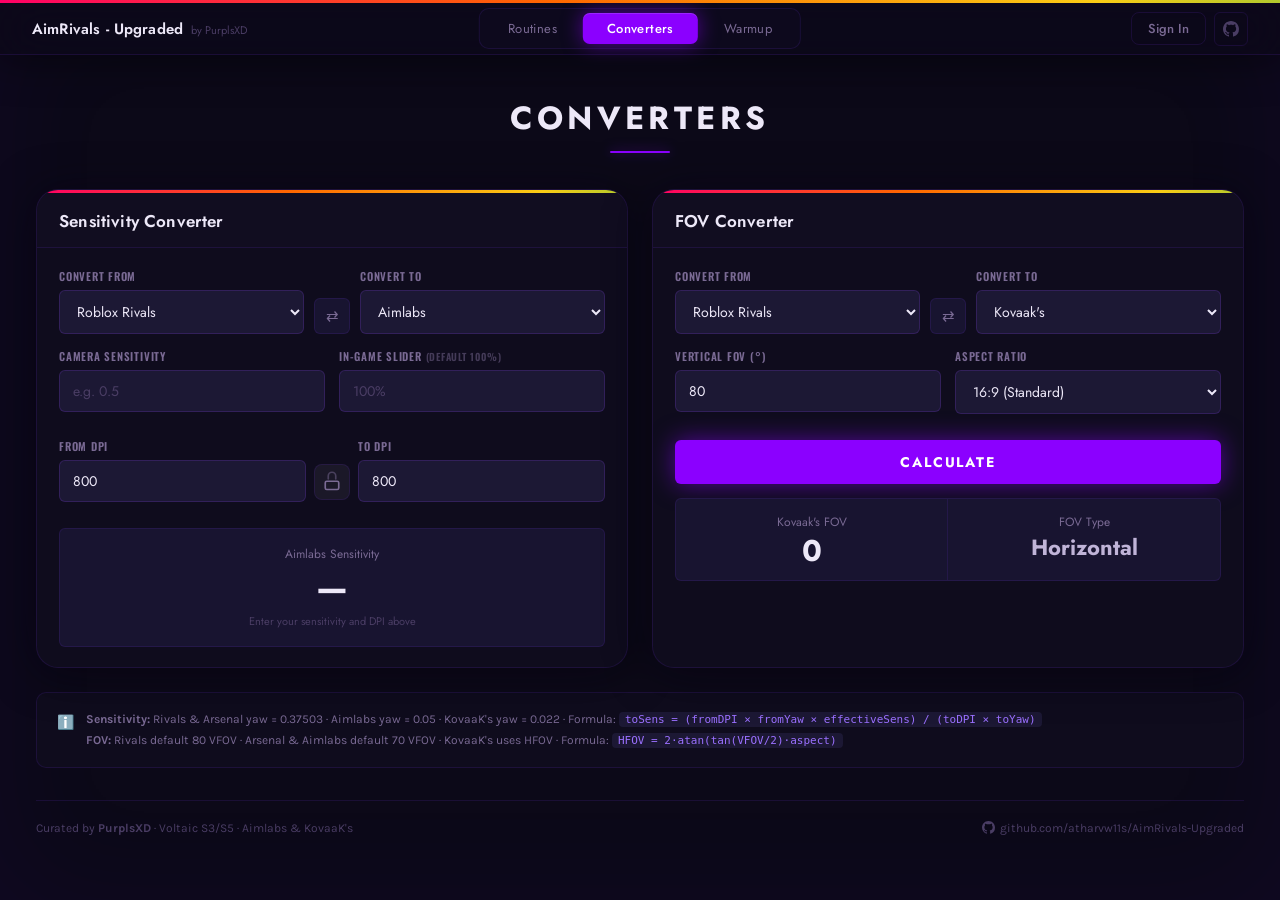
==== converters/index.html @ 1e41621b "Create index.html" ====
<!DOCTYPE html>
<html lang="en">
<head>
  <meta charset="UTF-8">
  <meta name="viewport" content="width=device-width, initial-scale=1.0">
  <title>AimRivals — App</title>
  <meta name="description" content="Daily aim training routines, sensitivity converters, FOV calculators and 3D warmup games.">
  <link rel="stylesheet" href="../styles.css?v=18">
  <link rel="preconnect" href="https://fonts.googleapis.com">
  <link rel="preconnect" href="https://fonts.gstatic.com" crossorigin>
  <link href="https://fonts.googleapis.com/css2?family=Jost:ital,wght@0,300;0,400;0,500;0,600;0,700;0,800;0,900;1,400&family=Karla:ital,wght@0,400;0,500;0,600;0,700;0,800;1,400;1,500&family=Oswald:wght@400;500;600;700&display=swap" rel="stylesheet">
  <script src="https://cdnjs.cloudflare.com/ajax/libs/three.js/r128/three.min.js"></script>
  <link rel="manifest" href="../manifest.json">
<script>sessionStorage.setItem("aimrivals_section","converters");</script>
</head>
<body>
<div class="app-frame">

  <div class="page-rainbow"></div>

  <nav class="nav" id="nav">
    <div class="nav-brand">
      <a href="../index.html" class="nav-home-link">
        <span class="nav-title">AimRivals - Upgraded</span>
        <span class="nav-sub">by PurplsXD</span>
      </a>
    </div>
    <div class="nav-links">
      <a href="../routines/" class="nav-link active" data-section="routines">Routines</a>
      <a href="../converters/" class="nav-link" data-section="converters">Converters</a>
      <a href="../warmup/" class="nav-link" data-section="warmup">Warmup</a>
    </div>
    <div class="nav-right-app">
      <button class="nav-signin-btn" id="navSignInBtn" onclick="Auth.openModal()">Sign In</button>
      <a href="https://github.com/atharvw11s/AimRivals-Upgraded" target="_blank" rel="noopener" class="nav-gh-app" title="GitHub Repository">
        <svg width="16" height="16" viewBox="0 0 16 16" fill="currentColor"><path d="M8 0C3.58 0 0 3.58 0 8c0 3.54 2.29 6.53 5.47 7.59.4.07.55-.17.55-.38 0-.19-.01-.82-.01-1.49-2.01.37-2.53-.49-2.69-.94-.09-.23-.48-.94-.82-1.13-.28-.15-.68-.52-.01-.53.63-.01 1.08.58 1.23.82.72 1.21 1.87.87 2.33.66.07-.52.28-.87.51-1.07-1.78-.2-3.64-.89-3.64-3.95 0-.87.31-1.59.82-2.15-.08-.2-.36-1.02.08-2.12 0 0 .67-.21 2.2.82.64-.18 1.32-.27 2-.27.68 0 1.36.09 2 .27 1.53-1.04 2.2-.82 2.2-.82.44 1.1.16 1.92.08 2.12.51.56.82 1.27.82 2.15 0 3.07-1.87 3.75-3.65 3.95.29.25.54.73.54 1.48 0 1.07-.01 1.93-.01 2.2 0 .21.15.46.55.38A8.013 8.013 0 0016 8c0-4.42-3.58-8-8-8z"/></svg>
      </a>
    </div>
  </nav>

  <main id="app">

    <!-- ═══ ROUTINES ═══ -->
    <section id="routines" class="section active">
      <div class="routines-layout">
        <aside class="settings-panel" id="settingsPanel">
          <div class="panel-rainbow"></div>
          <div class="panel-inner">
            <h2 class="panel-title">Options</h2>
            <div class="setting-block">
              <label class="setting-label">Platform</label>
              <div class="trainer-toggle" id="trainerToggle">
                <button class="toggle-btn active" data-trainer="aimlabs">Aimlabs</button>
                <div class="toggle-sep"></div>
                <button class="toggle-btn" data-trainer="kovaaks">Kovaak's</button>
              </div>
            </div>
            <div class="setting-block">
              <label class="setting-label">Rank</label>
              <div class="rank-selector" id="rankSelector">
                <button class="rank-btn active" data-rank="beginner">Beginner</button>
                <button class="rank-btn" data-rank="intermediate">Intermediate</button>
                <button class="rank-btn" data-rank="advanced">Advanced</button>
              </div>
            </div>
            <div class="setting-block">
              <label class="setting-label">Training Priority</label>
              <div class="sliders-wrap">
                <div class="slider-row">
                  <div class="slider-header">
                    <span class="sl-label flicking-label">⚡ Flicking</span>
                    <span class="sl-val" id="flickingVal">34%</span>
                  </div>
                  <input type="range" class="pslider flicking-slider" id="flickingSlider" min="0" max="100" value="34">
                </div>
                <div class="slider-row">
                  <div class="slider-header">
                    <span class="sl-label tracking-label">🎯 Tracking</span>
                    <span class="sl-val" id="trackingVal">33%</span>
                  </div>
                  <input type="range" class="pslider tracking-slider" id="trackingSlider" min="0" max="100" value="33">
                </div>
                <div class="slider-row">
                  <div class="slider-header">
                    <span class="sl-label switching-label">🔀 Switching</span>
                    <span class="sl-val" id="switchingVal">33%</span>
                  </div>
                  <input type="range" class="pslider switching-slider" id="switchingSlider" min="0" max="100" value="33">
                </div>
              </div>
            </div>
            <div class="total-tasks-box">
              <span class="total-tasks-lbl">Total Tasks: <span id="totalTasks">9</span></span>
            </div>
            <div class="panel-spacer"></div>
            <span id="playlistMeta" style="display:none"></span>
            <span id="estTime"      style="display:none"></span>
            <span id="navStatus"    style="display:none"></span>
            <button class="btn-copy" id="copyPlaylist">📋 Copy Playlist</button>
          </div>
        </aside>

        <div class="playlist-area">
          <div class="playlist-heading">
            <div>
              <h1 class="playlist-title">Today's Routine</h1>
              <p class="playlist-subtitle" id="playlistSubtitle">Generating playlist…</p>
            </div>
          </div>
          <div class="task-grid" id="taskGrid"></div>
          <footer class="app-footer">
            <div class="app-footer-inner">
              <span>Curated by <strong>PurplsXD</strong> · Voltaic S3/S5 · Aimlabs &amp; KovaaK's</span>
              <a href="https://github.com/atharvw11s/AimRivals-Upgraded" target="_blank" rel="noopener" class="footer-gh-link">
                <svg width="13" height="13" viewBox="0 0 16 16" fill="currentColor" style="vertical-align:-1px;margin-right:5px"><path d="M8 0C3.58 0 0 3.58 0 8c0 3.54 2.29 6.53 5.47 7.59.4.07.55-.17.55-.38 0-.19-.01-.82-.01-1.49-2.01.37-2.53-.49-2.69-.94-.09-.23-.48-.94-.82-1.13-.28-.15-.68-.52-.01-.53.63-.01 1.08.58 1.23.82.72 1.21 1.87.87 2.33.66.07-.52.28-.87.51-1.07-1.78-.2-3.64-.89-3.64-3.95 0-.87.31-1.59.82-2.15-.08-.2-.36-1.02.08-2.12 0 0 .67-.21 2.2.82.64-.18 1.32-.27 2-.27.68 0 1.36.09 2 .27 1.53-1.04 2.2-.82 2.2-.82.44 1.1.16 1.92.08 2.12.51.56.82 1.27.82 2.15 0 3.07-1.87 3.75-3.65 3.95.29.25.54.73.54 1.48 0 1.07-.01 1.93-.01 2.2 0 .21.15.46.55.38A8.013 8.013 0 0016 8c0-4.42-3.58-8-8-8z"/></svg>
                github.com/atharvw11s/AimRivals-Upgraded
              </a>
            </div>
          </footer>
        </div>
      </div>
    </section>

    <!-- ═══ CONVERTERS ═══ -->
    <section id="converters" class="section">
      <div class="conv-section-wrap">
        <h1 class="conv-page-title">CONVERTERS</h1>
        <div class="converters-grid">

          <!-- Sensitivity Converter -->
          <div class="conv-card">
            <h3 class="conv-card-title">Sensitivity Converter</h3>
            <div class="conv-body">
              <div class="conv-fromto-row">
                <div class="field-group">
                  <label class="field-label">Convert From</label>
                  <select id="sensFrom" class="field-select">
                    <optgroup label="Roblox FPS">
                      <option value="rivals" selected>Roblox Rivals</option>
                      <option value="arsenal">Roblox Arsenal</option>
                    </optgroup>
                    <optgroup label="Aim Trainers">
                      <option value="aimlabs">Aimlabs</option>
                      <option value="kovaaks">Kovaak's</option>
                    </optgroup>
                    <optgroup label="FPS Games">
                      <option value="valorant">Valorant</option>
                    </optgroup>
                  </select>
                </div>
                <button class="swap-btn" id="sensSwapBtn" title="Swap">⇄</button>
                <div class="field-group">
                  <label class="field-label">Convert To</label>
                  <select id="sensTo" class="field-select">
                    <optgroup label="Roblox FPS">
                      <option value="rivals">Roblox Rivals</option>
                      <option value="arsenal">Roblox Arsenal</option>
                    </optgroup>
                    <optgroup label="Aim Trainers">
                      <option value="aimlabs" selected>Aimlabs</option>
                      <option value="kovaaks">Kovaak's</option>
                    </optgroup>
                    <optgroup label="FPS Games">
                      <option value="valorant">Valorant</option>
                    </optgroup>
                  </select>
                </div>
              </div>
              <div class="conv-inputs-row">
                <div class="field-group" style="flex:1">
                  <label class="field-label" id="sensFromLabel">Camera Sensitivity</label>
                  <input type="text" id="rivalsSens" class="field-input" placeholder="e.g. 0.5">
                </div>
                <div class="field-group" id="sensMultiplierRow" style="display:none;flex:1">
                  <label class="field-label">In-Game Slider <span style="font-size:10px;opacity:.5">(default 100%)</span></label>
                  <input type="text" id="rivalsMultiplier" class="field-input" placeholder="100%">
                </div>
              </div>
              <div class="dpi-row">
                <div class="field-group">
                  <label class="field-label">From DPI</label>
                  <input type="number" id="mouseDPIFrom" class="field-input" placeholder="800" step="1" min="100" max="32000" value="800">
                </div>
                <button class="dpi-lock-btn" id="dpiLockBtn" title="Link DPIs" aria-label="Lock DPIs">
                  <svg viewBox="0 0 24 24" width="18" height="18" fill="none" stroke="currentColor" stroke-width="2.2" stroke-linecap="round" stroke-linejoin="round">
                    <rect x="3" y="11" width="18" height="11" rx="2" ry="2"/>
                    <path class="lock-shackle" d="M7 11V7a5 5 0 0 1 10 0v4"/>
                  </svg>
                </button>
                <div class="field-group">
                  <label class="field-label">To DPI</label>
                  <input type="number" id="mouseDPITo" class="field-input" placeholder="800" step="1" min="100" max="32000" value="800">
                </div>
              </div>
              <div class="sens-result-box" id="sensResult">
                <p class="sens-result-label" id="sensResultLabel">Calculated Sensitivity:</p>
                <p class="sens-result-value" id="sensOutput">—</p>
                <p class="sens-result-note" id="sensNote">Enter your sensitivity and DPI above</p>
                <div class="rivals-sens-notice" id="sensRivalsNote" style="display:none">
                  ⚠️ Set your <strong>Rivals In-Game Slider to 1</strong> (or 100%) if not already — then change your <strong>Roblox Camera Sensitivity</strong> to the value above.
                </div>
                <div class="rivals-sens-notice" id="sensRivalsNote" style="display:none">
                  ⚠️ Set your <strong>Rivals In-Game Slider to 1</strong> (or 100%) if not already — then change your <strong>Roblox Camera Sensitivity</strong> to the value above.
                </div>
                <span id="sensDpiLabel" style="display:none"></span>
                <span id="sensDpiVal"   style="display:none"></span>
              </div>
              <div class="sens-quick" id="sensQuick" style="display:none">
                <p class="sq-title">All platforms — same aim feel</p>
                <div class="sq-grid" id="sqGrid"></div>
              </div>
            </div>
          </div>

          <!-- FOV Converter -->
          <div class="conv-card">
            <h3 class="conv-card-title">FOV Converter</h3>
            <div class="conv-body">
              <div class="conv-fromto-row">
                <div class="field-group">
                  <label class="field-label">Convert From</label>
                  <select id="fovFrom" class="field-select">
                    <option value="rivals" selected>Roblox Rivals</option>
                    <option value="arsenal">Roblox Arsenal</option>
                    <option value="aimlabs">Aimlabs</option>
                    <option value="kovaaks">Kovaak's</option>
                  </select>
                </div>
                <button class="swap-btn" id="fovSwapBtn" title="Swap">⇄</button>
                <div class="field-group">
                  <label class="field-label">Convert To</label>
                  <select id="fovTo" class="field-select">
                    <option value="rivals">Roblox Rivals</option>
                    <option value="arsenal">Roblox Arsenal</option>
                    <option value="aimlabs">Aimlabs</option>
                    <option value="kovaaks" selected>Kovaak's</option>
                  </select>
                </div>
              </div>
              <div class="conv-inputs-row">
                <div class="field-group">
                  <label class="field-label" id="fovFromLabel">Vertical FOV</label>
                  <input type="number" id="robloxVFOV" class="field-input" placeholder="80" min="1" max="179" value="80">
                </div>
                <div class="field-group">
                  <label class="field-label">Aspect Ratio</label>
                  <select id="fovAspect" class="field-select">
                    <option value="1.7778" selected>16:9 (Standard)</option>
                    <option value="1.6">16:10</option>
                    <option value="1.3333">4:3</option>
                    <option value="2.3333">21:9 (Ultra)</option>
                  </select>
                </div>
              </div>
              <button class="btn-calc-fov" id="convertFOV">CALCULATE</button>
              <div class="fov-result-row" id="fovResult">
                <div class="fov-result-col">
                  <p class="fov-result-lbl" id="fovResultLabel">Calculated FOV</p>
                  <p class="fov-result-val" id="fovOutput">0</p>
                </div>
                <div class="fov-result-col">
                  <p class="fov-result-lbl">FOV Type</p>
                  <p class="fov-result-val fov-type-val" id="fovType">Vertical</p>
                </div>
              </div>
              <div id="fovHfovRow" style="display:none;padding:10px 0 0">
                <p class="fov-result-lbl" style="margin-bottom:4px">Equivalent HFOV (KovaaK's)</p>
                <p class="fov-result-val" id="fovHfovOut" style="font-size:22px">—</p>
              </div>
              <div class="fov-note-box" id="fovNoteBox" style="display:none">
                <p id="fovNote" class="fov-note-text"></p>
                <p id="fovExtraNote" class="fov-note-text fov-note-sub"></p>
              </div>
            </div>
          </div>

        </div>

        <div class="formula-note">
          <span class="fn-icon">ℹ️</span>
          <div>
            <strong>Sensitivity:</strong>
            Rivals &amp; Arsenal yaw = 0.37503 · Aimlabs yaw = 0.05 · KovaaK's yaw = 0.022 ·
            Formula: <code>toSens = (fromDPI × fromYaw × effectiveSens) / (toDPI × toYaw)</code><br>
            <strong>FOV:</strong>
            Rivals default 80 VFOV · Arsenal &amp; Aimlabs default 70 VFOV · KovaaK's uses HFOV ·
            Formula: <code>HFOV = 2·atan(tan(VFOV/2)·aspect)</code>
          </div>
        </div>

        <footer class="app-footer">
          <div class="app-footer-inner">
            <span>Curated by <strong>PurplsXD</strong> · Voltaic S3/S5 · Aimlabs &amp; KovaaK's</span>
            <a href="https://github.com/atharvw11s/AimRivals-Upgraded" target="_blank" rel="noopener" class="footer-gh-link">
              <svg width="13" height="13" viewBox="0 0 16 16" fill="currentColor" style="vertical-align:-1px;margin-right:5px"><path d="M8 0C3.58 0 0 3.58 0 8c0 3.54 2.29 6.53 5.47 7.59.4.07.55-.17.55-.38 0-.19-.01-.82-.01-1.49-2.01.37-2.53-.49-2.69-.94-.09-.23-.48-.94-.82-1.13-.28-.15-.68-.52-.01-.53.63-.01 1.08.58 1.23.82.72 1.21 1.87.87 2.33.66.07-.52.28-.87.51-1.07-1.78-.2-3.64-.89-3.64-3.95 0-.87.31-1.59.82-2.15-.08-.2-.36-1.02.08-2.12 0 0 .67-.21 2.2.82.64-.18 1.32-.27 2-.27.68 0 1.36.09 2 .27 1.53-1.04 2.2-.82 2.2-.82.44 1.1.16 1.92.08 2.12.51.56.82 1.27.82 2.15 0 3.07-1.87 3.75-3.65 3.95.29.25.54.73.54 1.48 0 1.07-.01 1.93-.01 2.2 0 .21.15.46.55.38A8.013 8.013 0 0016 8c0-4.42-3.58-8-8-8z"/></svg>
              github.com/atharvw11s/AimRivals-Upgraded
            </a>
          </div>
        </footer>
      </div>
    </section>

    <!-- ═══ WARMUP ═══ -->
    <section id="warmup" class="section">
      <div class="warmup-section-wrap">
        <div class="warmup-header-row">
          <div>
            <h1 class="warmup-title">3D Warmup</h1>
            <p class="warmup-sub">Lock your cursor &amp; warm up before your aim trainer session</p>
          </div>
          <div class="warmup-controls">
            <div class="wc-group">
              <label class="wc-label">Duration</label>
              <select id="gameDuration" class="wc-select">
                <option value="15">15 sec</option>
                <option value="30" selected>30 sec</option>
                <option value="60">60 sec</option>
              </select>
            </div>
            <div class="wc-group">
              <label class="wc-label">Mouse Sensitivity</label>
              <input type="number" id="gameSensitivity" class="wc-input" placeholder="0.0022" step="0.0001" min="0.0001" max="1" value="0.0022">
            </div>
            <div class="wc-group">
              <label class="wc-label">Difficulty</label>
              <select id="gameDifficulty" class="wc-select">
                <option value="easy">Easy</option>
                <option value="medium" selected>Medium</option>
                <option value="hard">Hard</option>
              </select>
            </div>
            <button class="btn-restart" id="restartGame">↺ Restart</button>
            <button class="btn-restart btn-fullscreen" id="fullscreenBtn">⛶ Fullscreen</button>
          </div>
        </div>

        <div class="game-tabs" id="gameTabs">
          <button class="game-tab active" data-game="tracking">
            <span class="gt-icon">🎯</span>
            <div class="gt-text"><span class="gt-name">Tracking</span><span class="gt-desc">Follow a moving sphere</span></div>
          </button>
          <button class="game-tab" data-game="flicking">
            <span class="gt-icon">⚡</span>
            <div class="gt-text"><span class="gt-name">Flicking</span><span class="gt-desc">Fast target acquisition</span></div>
          </button>
          <button class="game-tab" data-game="switching">
            <span class="gt-icon">🔀</span>
            <div class="gt-text"><span class="gt-name">Switching</span><span class="gt-desc">Rapid multi-target</span></div>
          </button>
        </div>

        <div class="warmup-hud" id="warmupHUD">
          <div class="hud-stat"><span class="hud-num" id="wScore">0</span><span class="hud-lbl" id="wScoreLbl">Score</span></div>
          <div class="hud-stat hud-center"><span class="hud-num" id="wTimer">30</span><span class="hud-lbl">Seconds</span></div>
          <div class="hud-stat"><span class="hud-num" id="wAccuracy">—</span><span class="hud-lbl">Accuracy</span></div>
          <div class="hud-stat"><span class="hud-num" id="wBest">—</span><span class="hud-lbl">Best</span></div>
        </div>

        <div class="canvas-wrap" id="canvasWrap">
          <canvas id="warmupCanvas"></canvas>
          <div class="crosshair" id="crosshair">
            <div class="ch-line ch-t"></div><div class="ch-line ch-b"></div>
            <div class="ch-line ch-l"></div><div class="ch-line ch-r"></div>
            <div class="ch-dot"></div>
          </div>
          <div class="hit-ring" id="hitRing"></div>
          <div class="canvas-overlay" id="canvasOverlay">
            <div class="overlay-inner">
              <div class="overlay-game-badge tracking" id="overlayBadge">🎯 TRACKING</div>
              <div class="overlay-title tracking-title" id="overlayTitle">READY?</div>
              <div class="overlay-sub" id="overlaySub">Click Begin to lock your cursor and start the round</div>
              <button class="btn-begin tracking-btn" id="btnStartGame">▶ Begin Warmup</button>
            </div>
          </div>
          <div class="pointer-prompt" id="pointerPrompt">Click anywhere to regain cursor lock</div>
        </div>

        <div class="game-tips" id="gameTips">
          <span class="tip-badge">💡 Tip</span>
          <p class="tip-text" id="tipText">Keep your crosshair ahead of the target — predict its path rather than chasing it.</p>
        </div>

        <!-- Leaderboard -->
        <div class="leaderboard-wrap">
          <div class="lb-header">
            <div class="lb-title-row">
              <h2 class="lb-title">🏆 Global Leaderboard</h2>
              <div class="lb-mode-tabs">
                <button class="lb-tab active" data-lbmode="tracking">Tracking</button>
                <button class="lb-tab" data-lbmode="flicking">Flicking</button>
                <button class="lb-tab" data-lbmode="switching">Switching</button>
              </div>
            </div>
            <p class="lb-sub" id="lbWeekLabel">Top scores this week — resets every Monday</p>
          </div>
          <div class="lb-body">
            <table class="lb-table">
              <thead>
                <tr>
                  <th class="lb-rank-col">#</th>
                  <th>Player</th>
                  <th class="lb-score-col">Score</th>
                  <th class="lb-date-col">Date</th>
                </tr>
              </thead>
              <tbody id="lbTableBody">
                <tr><td colspan="4" class="lb-loading">Loading scores…</td></tr>
              </tbody>
            </table>
          </div>
        </div>

        <!-- Name prompt modal (shown after a round) -->
        <div class="name-modal-bg" id="nameModalBg">
          <div class="name-modal">
            <div class="nm-badge" id="nmBadge">🎯 TRACKING</div>
            <h3 class="nm-title">Round Over!</h3>
            <p class="nm-score">Score: <strong id="nmScore">0</strong></p>
            <p class="nm-sub">Enter your name to save to the leaderboard</p>
            <div class="nm-auth-row" id="nmAuthRow" style="display:none">
              <img class="nm-auth-avatar" id="nmAuthAvatar" src="" alt="">
              <span class="nm-auth-name" id="nmAuthName"></span>
              <button class="nm-auth-change" onclick="Auth.openModal()">Change</button>
            </div>
            <button class="nm-signin-link" id="nmSignInLink" onclick="Auth.openModal()">🔑 Sign in for cross-device sync</button>
            <input type="text" id="nmNameInput" class="nm-input" placeholder="Enter your name (required)" maxlength="20" autocomplete="off">
            <div class="nm-btns">
              <button class="nm-btn nm-btn-submit" id="nmSubmit">Save Score</button>
              <button class="nm-btn nm-btn-skip"   id="nmSkip">Skip</button>
            </div>
          </div>
        </div>

        <footer class="app-footer">
          <div class="app-footer-inner">
            <span>Curated by <strong>PurplsXD</strong> · Voltaic S3/S5 · Aimlabs &amp; KovaaK's</span>
            <a href="https://github.com/atharvw11s/AimRivals-Upgraded" target="_blank" rel="noopener" class="footer-gh-link">
              <svg width="13" height="13" viewBox="0 0 16 16" fill="currentColor" style="vertical-align:-1px;margin-right:5px"><path d="M8 0C3.58 0 0 3.58 0 8c0 3.54 2.29 6.53 5.47 7.59.4.07.55-.17.55-.38 0-.19-.01-.82-.01-1.49-2.01.37-2.53-.49-2.69-.94-.09-.23-.48-.94-.82-1.13-.28-.15-.68-.52-.01-.53.63-.01 1.08.58 1.23.82.72 1.21 1.87.87 2.33.66.07-.52.28-.87.51-1.07-1.78-.2-3.64-.89-3.64-3.95 0-.87.31-1.59.82-2.15-.08-.2-.36-1.02.08-2.12 0 0 .67-.21 2.2.82.64-.18 1.32-.27 2-.27.68 0 1.36.09 2 .27 1.53-1.04 2.2-.82 2.2-.82.44 1.1.16 1.92.08 2.12.51.56.82 1.27.82 2.15 0 3.07-1.87 3.75-3.65 3.95.29.25.54.73.54 1.48 0 1.07-.01 1.93-.01 2.2 0 .21.15.46.55.38A8.013 8.013 0 0016 8c0-4.42-3.58-8-8-8z"/></svg>
              github.com/atharvw11s/AimRivals-Upgraded
            </a>
          </div>
        </footer>

      </div>
    </section>

  </main>
</div>

<div class="toast" id="toast"></div>
<script src="https://www.gstatic.com/firebasejs/9.23.0/firebase-app-compat.js"></script>
<script src="https://www.gstatic.com/firebasejs/9.23.0/firebase-auth-compat.js"></script>
<script src="https://www.gstatic.com/firebasejs/9.23.0/firebase-database-compat.js"></script>
<script src="../auth.js?v=18"></script>
<script src="https://www.gstatic.com/firebasejs/9.23.0/firebase-app-compat.js"></script>
<script src="https://www.gstatic.com/firebasejs/9.23.0/firebase-auth-compat.js"></script>
<script src="https://www.gstatic.com/firebasejs/9.23.0/firebase-database-compat.js"></script>
<script src="../auth.js?v=18"></script>
<script src="../scores.js?v=18"></script>
<script src="../script.js?v=18"></script>

  <!-- Auth Modal -->
  <div class="auth-modal-bg" id="authModalBg">
    <div class="auth-modal">
      <button class="auth-close" id="authClose">✕</button>
      <div id="authSignedOut">
        <h3 class="auth-title">Sign In</h3>
        <p class="auth-sub">Sign in to save your personal bests across all devices.</p>
        <button class="auth-btn auth-btn-google" id="authGoogleBtn">
          <svg width="18" height="18" viewBox="0 0 48 48"><path fill="#EA4335" d="M24 9.5c3.54 0 6.71 1.22 9.21 3.6l6.85-6.85C35.9 2.38 30.47 0 24 0 14.62 0 6.51 5.38 2.56 13.22l7.98 6.19C12.43 13.72 17.74 9.5 24 9.5z"/><path fill="#4285F4" d="M46.98 24.55c0-1.57-.15-3.09-.38-4.55H24v9.02h12.94c-.58 2.96-2.26 5.48-4.78 7.18l7.73 6c4.51-4.18 7.09-10.36 7.09-17.65z"/><path fill="#FBBC05" d="M10.53 28.59c-.48-1.45-.76-2.99-.76-4.59s.27-3.14.76-4.59l-7.98-6.19C.92 16.46 0 20.12 0 24c0 3.88.92 7.54 2.56 10.78l7.97-6.19z"/><path fill="#34A853" d="M24 48c6.48 0 11.93-2.13 15.89-5.81l-7.73-6c-2.15 1.45-4.92 2.3-8.16 2.3-6.26 0-11.57-4.22-13.47-9.91l-7.98 6.19C6.51 42.62 14.62 48 24 48z"/></svg>
          Continue with Google
        </button>
        <button class="auth-btn auth-btn-github" id="authGithubBtn">
          <svg width="18" height="18" viewBox="0 0 16 16" fill="currentColor"><path d="M8 0C3.58 0 0 3.58 0 8c0 3.54 2.29 6.53 5.47 7.59.4.07.55-.17.55-.38 0-.19-.01-.82-.01-1.49-2.01.37-2.53-.49-2.69-.94-.09-.23-.48-.94-.82-1.13-.28-.15-.68-.52-.01-.53.63-.01 1.08.58 1.23.82.72 1.21 1.87.87 2.33.66.07-.52.28-.87.51-1.07-1.78-.2-3.64-.89-3.64-3.95 0-.87.31-1.59.82-2.15-.08-.2-.36-1.02.08-2.12 0 0 .67-.21 2.2.82.64-.18 1.32-.27 2-.27.68 0 1.36.09 2 .27 1.53-1.04 2.2-.82 2.2-.82.44 1.1.16 1.92.08 2.12.51.56.82 1.27.82 2.15 0 3.07-1.87 3.75-3.65 3.95.29.25.54.73.54 1.48 0 1.07-.01 1.93-.01 2.2 0 .21.15.46.55.38A8.013 8.013 0 0016 8c0-4.42-3.58-8-8-8z"/></svg>
          Continue with GitHub
        </button>
        <div class="auth-divider"><span>or stay anonymous</span></div>
        <p class="auth-anon">Scores are saved to this device automatically — sign in to sync across devices.</p>
      </div>
      <div id="authSignedIn" style="display:none">
        <div class="auth-user-info">
          <img class="auth-avatar" id="authAvatar" src="" alt="">
          <div>
            <p class="auth-username" id="authUsername"></p>
            <p class="auth-email" id="authUserEmail"></p>
          </div>
        </div>
        <div class="auth-name-row">
          <label class="auth-name-label">Display name</label>
          <input type="text" id="authDisplayName" class="auth-name-input" placeholder="Your name…" maxlength="20" autocomplete="off">
        </div>
        <p class="auth-sub" style="margin-top:8px">Your personal bests are synced across all devices.</p>
        <button class="auth-btn auth-btn-signout" id="authSignOutBtn">Sign Out</button>
      </div>
    </div>
  </div>

  <!-- Auth Modal -->
  <div class="auth-modal-bg" id="authModalBg">
    <div class="auth-modal">
      <button class="auth-close" id="authClose">✕</button>
      <div id="authSignedOut">
        <h3 class="auth-title">Sign In</h3>
        <p class="auth-sub">Sign in to save your personal bests across all devices.</p>
        <button class="auth-btn auth-btn-google" id="authGoogleBtn">
          <svg width="18" height="18" viewBox="0 0 48 48"><path fill="#EA4335" d="M24 9.5c3.54 0 6.71 1.22 9.21 3.6l6.85-6.85C35.9 2.38 30.47 0 24 0 14.62 0 6.51 5.38 2.56 13.22l7.98 6.19C12.43 13.72 17.74 9.5 24 9.5z"/><path fill="#4285F4" d="M46.98 24.55c0-1.57-.15-3.09-.38-4.55H24v9.02h12.94c-.58 2.96-2.26 5.48-4.78 7.18l7.73 6c4.51-4.18 7.09-10.36 7.09-17.65z"/><path fill="#FBBC05" d="M10.53 28.59c-.48-1.45-.76-2.99-.76-4.59s.27-3.14.76-4.59l-7.98-6.19C.92 16.46 0 20.12 0 24c0 3.88.92 7.54 2.56 10.78l7.97-6.19z"/><path fill="#34A853" d="M24 48c6.48 0 11.93-2.13 15.89-5.81l-7.73-6c-2.15 1.45-4.92 2.3-8.16 2.3-6.26 0-11.57-4.22-13.47-9.91l-7.98 6.19C6.51 42.62 14.62 48 24 48z"/></svg>
          Continue with Google
        </button>
        <button class="auth-btn auth-btn-github" id="authGithubBtn">
          <svg width="18" height="18" viewBox="0 0 16 16" fill="currentColor"><path d="M8 0C3.58 0 0 3.58 0 8c0 3.54 2.29 6.53 5.47 7.59.4.07.55-.17.55-.38 0-.19-.01-.82-.01-1.49-2.01.37-2.53-.49-2.69-.94-.09-.23-.48-.94-.82-1.13-.28-.15-.68-.52-.01-.53.63-.01 1.08.58 1.23.82.72 1.21 1.87.87 2.33.66.07-.52.28-.87.51-1.07-1.78-.2-3.64-.89-3.64-3.95 0-.87.31-1.59.82-2.15-.08-.2-.36-1.02.08-2.12 0 0 .67-.21 2.2.82.64-.18 1.32-.27 2-.27.68 0 1.36.09 2 .27 1.53-1.04 2.2-.82 2.2-.82.44 1.1.16 1.92.08 2.12.51.56.82 1.27.82 2.15 0 3.07-1.87 3.75-3.65 3.95.29.25.54.73.54 1.48 0 1.07-.01 1.93-.01 2.2 0 .21.15.46.55.38A8.013 8.013 0 0016 8c0-4.42-3.58-8-8-8z"/></svg>
          Continue with GitHub
        </button>
        <div class="auth-divider"><span>or stay anonymous</span></div>
        <p class="auth-anon">Scores are saved to this device automatically — sign in to sync across devices.</p>
      </div>
      <div id="authSignedIn" style="display:none">
        <div class="auth-user-info">
          <img class="auth-avatar" id="authAvatar" src="" alt="">
          <div>
            <p class="auth-username" id="authUsername"></p>
            <p class="auth-email" id="authUserEmail"></p>
          </div>
        </div>
        <div class="auth-name-row">
          <label class="auth-name-label">Display name</label>
          <input type="text" id="authDisplayName" class="auth-name-input" placeholder="Your name…" maxlength="20" autocomplete="off">
        </div>
        <p class="auth-sub" style="margin-top:8px">Your personal bests are synced across all devices.</p>
        <button class="auth-btn auth-btn-signout" id="authSignOutBtn">Sign Out</button>
      </div>
    </div>
  </div>
</body>
</html>
---- styles.css ----
/* ================================================================
   AimRivals v6 — Airy, Premium, Glowing
   Jost · Karla · Oswald
   ================================================================ */
:root {
  --bg:        #080612;
  --bg-frame:  #0c0918;
  --bg-panel:  #110e1f;
  --bg-card:   #0f0c1d;
  --bg-raise:  #181430;
  --bg-input:  #1c1834;
  --bg-glass:  rgba(20,16,40,0.7);

  --accent:      #8b00ff;
  --accent-lo:   rgba(139,0,255,0.12);
  --accent-mid:  rgba(139,0,255,0.25);
  --accent-glow: rgba(139,0,255,0.55);
  --accent-halo: rgba(139,0,255,0.10);

  --flick-col:  #4d8fff;
  --track-col:  #e8c000;
  --switch-col: #bf3eff;

  --flick-bg:  #12172b;  --flick-bdr: rgba(77,143,255,0.30);
  --track-bg:  #191700;  --track-bdr: rgba(232,192,0,0.28);
  --switch-bg: #180f2a;  --switch-bdr:rgba(191,62,255,0.30);

  --green:      #22c55e;
  --green-lo:   rgba(34,197,94,0.12);
  --green-glow: rgba(34,197,94,0.40);

  --tx:   #ede8f8;
  --tx-2: #c0b4d8;
  --tx-3: #7a6a94;
  --tx-4: #4a3d64;

  --bdr:      rgba(80,40,160,0.22);
  --bdr-hi:   rgba(139,0,255,0.50);

  --r:    10px;
  --r-s:  6px;
  --r-l:  16px;
  --r-xl: 22px;
  --nav-h: 52px;
  --panel-w: 250px;

  --rainbow: linear-gradient(90deg,#ff0066,#ff6600,#facc15,#22c55e,#2288ff,#8b00ff,#ff00bb,#ff0066);

  --f-j: 'Jost',   sans-serif;
  --f-k: 'Karla',  sans-serif;
  --f-o: 'Oswald', sans-serif;

  --spring: cubic-bezier(0.16,1,0.3,1);
}

*,*::before,*::after{box-sizing:border-box;margin:0;padding:0}
html{scroll-behavior:smooth}

body {
  background: var(--bg);
  color: var(--tx);
  font-family: var(--f-j);
  min-height: 100vh;
  overflow-x: hidden;
  margin: 0;
  padding: 0;
  background-image:
    radial-gradient(ellipse 90% 55% at 50% -5%, rgba(110,0,230,0.18) 0%, transparent 60%),
    radial-gradient(ellipse 50% 35% at 85% 85%, rgba(50,0,140,0.12) 0%, transparent 55%),
    radial-gradient(ellipse 40% 30% at 10% 70%, rgba(0,60,200,0.07) 0%, transparent 50%);
}
::-webkit-scrollbar{width:4px;background:var(--bg)}
::-webkit-scrollbar-thumb{background:#221a3a;border-radius:4px}
a{color:inherit;text-decoration:none}
button{font-family:var(--f-j);cursor:pointer;border:none;background:none}
input,select{font-family:var(--f-j);color:var(--tx)}
option,optgroup{background:#16103a}

/* ═══════════════════════════════
   APP FRAME
═══════════════════════════════ */
.app-frame {
  width: 100%;
  min-height: 100vh;
  background: var(--bg-frame);
  position: relative;
}
/* Ambient glow on the frame edges */
.app-frame::after {
  content: '';
  position: fixed;
  inset: 0;
  pointer-events: none;
  box-shadow: inset 0 0 120px rgba(90,0,200,0.06);
  z-index: 0;
}

/* ═══════════════════════════════
   RAINBOW BAR (top of page)
═══════════════════════════════ */
.page-rainbow {
  height: 3px;
  background: var(--rainbow);
  background-size: 300% 100%;
  animation: rbSlide 6s linear infinite;
  position: sticky;
  top: 0;
  z-index: 200;
}
@keyframes rbSlide{0%{background-position:0%}100%{background-position:300%}}

/* ═══════════════════════════════
   NAV
═══════════════════════════════ */
.nav {
  height: var(--nav-h);
  display: flex;
  align-items: center;
  padding: 0 32px;
  gap: 20px;
  background: rgba(12,9,24,0.85);
  backdrop-filter: blur(24px) saturate(180%);
  -webkit-backdrop-filter: blur(24px) saturate(180%);
  border-bottom: 1px solid var(--bdr);
  position: sticky;
  top: 3px; /* below rainbow bar */
  z-index: 190;
  box-shadow: 0 4px 40px rgba(0,0,0,0.5);
}
.nav-brand{display:flex;align-items:baseline;gap:9px;flex-shrink:0}
.nav-title{font-family:var(--f-j);font-size:15px;font-weight:600;color:var(--tx);letter-spacing:.01em}
.nav-sub{font-family:var(--f-j);font-size:11px;font-weight:400;color:var(--tx-4)}

.nav-links {
  position: absolute;
  left: 50%;
  transform: translateX(-50%);
  display: flex;
  gap: 2px;
  background: rgba(14,10,30,0.8);
  border: 1px solid var(--bdr);
  border-radius: 10px;
  padding: 4px;
}
.nav-link {
  padding: 6px 24px;
  border-radius: 7px;
  font-family: var(--f-j);
  font-size: 13px;
  font-weight: 400;
  color: var(--tx-3);
  letter-spacing: .03em;
  transition: color .2s, background .2s, box-shadow .2s;
}
.nav-link:hover{color:var(--tx-2)}
.nav-link.active {
  background: var(--accent);
  color: #fff;
  font-weight: 500;
  box-shadow: 0 0 20px var(--accent-glow), inset 0 1px 0 rgba(255,255,255,0.14);
}

/* ═══════════════════════════════
   SECTIONS
═══════════════════════════════ */
main{position:relative;z-index:1}
.section{display:none;animation:secIn .35s var(--spring)}
.section.active{display:block}
@keyframes secIn{from{opacity:0;transform:translateY(14px)}to{opacity:1;transform:translateY(0)}}

/* ═══════════════════════════════
   ROUTINES
═══════════════════════════════ */
.routines-layout {
  display: grid;
  grid-template-columns: var(--panel-w) 1fr;
  gap: 0;
  min-height: calc(100vh - var(--nav-h) - 3px);
  align-items: start;
}

/* ─── Options Panel ─── */
.settings-panel {
  background: var(--bg-panel);
  border-right: 1px solid var(--bdr);
  position: sticky;
  top: calc(var(--nav-h) + 3px);
  height: calc(100vh - var(--nav-h) - 3px);
  overflow-y: auto;
  overflow-x: hidden;
  display: flex;
  flex-direction: column;
  transition: box-shadow .3s;
}
.settings-panel::-webkit-scrollbar{width:3px}
.settings-panel::-webkit-scrollbar-thumb{background:#2a1a44}

/* Animated rainbow strip */
.panel-rainbow{
  height: 4px;
  flex-shrink: 0;
  background: var(--rainbow);
  background-size: 300% 100%;
  animation: rbSlide 6s linear infinite;
}

.panel-inner{
  padding: 28px 22px 24px;
  flex: 1;
  display: flex;
  flex-direction: column;
  gap: 24px;
}

/* "Options" — Jost Bold, large */
.panel-title {
  font-family: var(--f-j);
  font-size: 34px;
  font-weight: 700;
  color: var(--tx);
  line-height: 1;
  letter-spacing: -.01em;
  /* Subtle text glow */
  text-shadow: 0 0 30px rgba(139,0,255,0.20);
}

.setting-block{display:flex;flex-direction:column;gap:8px}

/* Section labels — Karla */
.setting-label{
  font-family: var(--f-k);
  font-size: 10px;
  font-weight: 700;
  color: var(--tx-4);
  text-transform: uppercase;
  letter-spacing: .14em;
}

/* ── Platform Toggle ── */
.trainer-toggle {
  display: grid;
  grid-template-columns: 1fr 1fr;
  background: rgba(255,255,255,0.04);
  border: 1px solid var(--bdr);
  border-radius: var(--r-s);
  padding: 3px;
  gap: 2px;
}
.toggle-sep{display:none}
.toggle-btn{
  padding: 8px 0;
  border-radius: 4px;
  font-family: var(--f-j);
  font-size: 13px;
  font-weight: 500;
  color: var(--tx-3);
  transition: all .22s;
  text-align: center;
}
.toggle-btn:hover{color:var(--tx-2)}
.toggle-btn.active{
  background: var(--accent);
  color: #fff;
  box-shadow: 0 0 18px var(--accent-glow);
}

/* ── Rank Buttons ── */
.rank-selector{display:flex;flex-direction:column;gap:6px}
.rank-btn {
  width: 100%;
  padding: 9px 14px;
  text-align: center;
  font-family: var(--f-k);
  font-size: 11px;
  font-weight: 700;
  letter-spacing: .11em;
  text-transform: uppercase;
  color: var(--tx-3);
  background: rgba(255,255,255,0.03);
  border: 1px solid var(--bdr);
  border-radius: var(--r-s);
  transition: all .22s;
  position: relative;
  overflow: hidden;
}
.rank-btn::before{
  content:'';position:absolute;inset:0;
  background:var(--accent-lo);
  opacity:0;transition:opacity .22s;
}
.rank-btn:hover{border-color:rgba(139,0,255,.4);color:var(--tx-2)}
.rank-btn:hover::before{opacity:1}
.rank-btn.active{
  border-color:rgba(139,0,255,.65);
  color:var(--tx);
  background:var(--accent-lo);
  box-shadow: 0 0 16px rgba(139,0,255,.18), inset 0 0 0 1px rgba(139,0,255,.12);
}
.rank-btn.active::before{opacity:0}

/* ── Priority Sliders ── */
/* Each slider lives in its own pill-container */
.sliders-wrap{display:flex;flex-direction:column;gap:10px}
.slider-row{
  background: rgba(255,255,255,0.04);
  border: 1px solid var(--bdr);
  border-radius: var(--r-s);
  padding: 10px 12px;
  transition: border-color .22s, box-shadow .22s;
}
.slider-row:focus-within{border-color:rgba(139,0,255,.35);box-shadow:0 0 14px rgba(139,0,255,.08)}

.slider-header{
  display: flex;
  align-items: center;
  justify-content: space-between;
  margin-bottom: 8px;
}
.sl-label{
  font-family: var(--f-k);
  font-size: 11px;
  font-weight: 700;
  display: flex;
  align-items: center;
  gap: 5px;
}
.flicking-label {color:var(--flick-col)}
.tracking-label {color:var(--track-col)}
.switching-label{color:var(--switch-col)}

.sl-val{
  font-family: var(--f-k);
  font-size: 10px;
  font-weight: 700;
  color: var(--tx-4);
  min-width: 30px;
  text-align: right;
}

/* Slim slider */
.pslider{
  -webkit-appearance:none;
  appearance:none;
  width:100%;
  height:3px;
  border-radius:10px;
  background:rgba(255,255,255,0.08);
  outline:none;
  cursor:pointer;
  transition:height .15s;
  display:block;
}
.pslider:hover{height:4px}
.pslider::-webkit-slider-thumb{
  -webkit-appearance:none;
  width:13px;height:13px;
  border-radius:50%;
  border:2px solid var(--bg-panel);
  cursor:pointer;
  transition:transform .15s, box-shadow .15s;
}
.pslider:hover::-webkit-slider-thumb{transform:scale(1.3)}
.pslider:active::-webkit-slider-thumb{transform:scale(1.1)}

.flicking-slider {accent-color:var(--flick-col)}
.flicking-slider::-webkit-slider-thumb{background:var(--flick-col);box-shadow:0 0 8px rgba(77,143,255,.8),0 0 0 3px rgba(77,143,255,.18)}
.tracking-slider {accent-color:var(--track-col)}
.tracking-slider::-webkit-slider-thumb{background:var(--track-col);box-shadow:0 0 8px rgba(232,192,0,.8),0 0 0 3px rgba(232,192,0,.18)}
.switching-slider{accent-color:var(--switch-col)}
.switching-slider::-webkit-slider-thumb{background:var(--switch-col);box-shadow:0 0 8px rgba(191,62,255,.8),0 0 0 3px rgba(191,62,255,.18)}

/* Total Tasks box */
.total-tasks-box{
  border:1.5px solid rgba(34,197,94,.35);
  border-radius:var(--r-s);
  padding:10px 12px;
  text-align:center;
  background:rgba(34,197,94,.06);
  box-shadow:0 0 20px rgba(34,197,94,.10), inset 0 0 12px rgba(34,197,94,.04);
  transition:box-shadow .3s;
}
.total-tasks-box:hover{box-shadow:0 0 30px rgba(34,197,94,.18)}
.total-tasks-lbl{font-family:var(--f-j);font-size:13px;font-weight:400;color:var(--green)}

.panel-spacer{flex:1;min-height:20px}

/* Copy Playlist button */
.btn-copy{
  width:100%;
  padding:12px;
  font-family:var(--f-k);
  font-size:13px;
  font-weight:700;
  letter-spacing:.06em;
  color:var(--tx);
  background:var(--green-lo);
  border:1.5px solid var(--green);
  border-radius:var(--r-s);
  box-shadow:0 0 18px var(--green-glow);
  transition:all .25s;
}
.btn-copy:hover{
  background:rgba(34,197,94,.22);
  box-shadow:0 0 32px var(--green-glow);
  transform:translateY(-2px);
}
.btn-copy:active{transform:translateY(0)}

/* ─── Playlist Area ─── */
.playlist-area{
  padding: 28px 28px 40px;
  min-width: 0;
}

.playlist-heading{
  display:flex;
  align-items:center;
  justify-content:space-between;
  margin-bottom:24px;
}
.playlist-title{
  font-family:var(--f-j);
  font-size:20px;
  font-weight:700;
  color:var(--tx);
  letter-spacing:.01em;
}
.playlist-subtitle{
  font-family:var(--f-k);
  font-size:12px;
  color:var(--tx-3);
  margin-top:3px;
}
.pl-stats{display:flex;gap:10px}
.pl-stat{
  background:var(--bg-raise);
  border:1px solid var(--bdr);
  border-radius:var(--r-s);
  padding:8px 18px;
  text-align:center;
  transition:border-color .22s;
}
.pl-stat:hover{border-color:var(--bdr-hi)}
.ps-num{display:block;font-family:var(--f-j);font-size:20px;font-weight:700;line-height:1}
.ps-lbl{display:block;font-family:var(--f-k);font-size:9px;color:var(--tx-4);text-transform:uppercase;letter-spacing:.10em;margin-top:3px}

/* ─── Task Grid ─── */
.task-grid{
  display:grid;
  grid-template-columns:repeat(3,1fr);
  gap:14px;
  margin-bottom:24px;
}

.task-card{
  border-radius:var(--r-l);
  overflow:hidden;
  display:flex;
  flex-direction:column;
  position:relative;
  animation:cardIn .4s var(--spring) both;
  transition:transform .25s var(--spring), box-shadow .25s;
  cursor:default;
}
@keyframes cardIn{from{opacity:0;transform:translateY(16px)}to{opacity:1;transform:translateY(0)}}

/* Colored accent line at top of each card */
.task-card::before{
  content:'';
  position:absolute;top:0;left:0;right:0;
  height:2px;
  transition:opacity .22s;
}
/* Ambient glow spot */
.task-card::after{
  content:'';
  position:absolute;top:-20px;left:50%;
  transform:translateX(-50%);
  width:60%;height:50px;
  border-radius:50%;
  filter:blur(18px);
  opacity:0;
  transition:opacity .3s;
}

.task-card.flicking{background:var(--flick-bg);border:1px solid var(--flick-bdr);box-shadow:0 2px 16px rgba(50,80,200,.08)}
.task-card.flicking::before{background:linear-gradient(90deg,var(--flick-col),rgba(77,143,255,.2),transparent)}
.task-card.flicking::after{background:var(--flick-col)}
.task-card.flicking:hover{transform:translateY(-6px);box-shadow:0 12px 40px rgba(77,143,255,.22),0 0 0 1px rgba(77,143,255,.28)}
.task-card.flicking:hover::after{opacity:.35}

.task-card.tracking{background:var(--track-bg);border:1px solid var(--track-bdr);box-shadow:0 2px 16px rgba(120,100,0,.08)}
.task-card.tracking::before{background:linear-gradient(90deg,var(--track-col),rgba(232,192,0,.2),transparent)}
.task-card.tracking::after{background:var(--track-col)}
.task-card.tracking:hover{transform:translateY(-6px);box-shadow:0 12px 40px rgba(232,192,0,.22),0 0 0 1px rgba(232,192,0,.28)}
.task-card.tracking:hover::after{opacity:.35}

.task-card.switching{background:var(--switch-bg);border:1px solid var(--switch-bdr);box-shadow:0 2px 16px rgba(130,0,180,.08)}
.task-card.switching::before{background:linear-gradient(90deg,var(--switch-col),rgba(191,62,255,.2),transparent)}
.task-card.switching::after{background:var(--switch-col)}
.task-card.switching:hover{transform:translateY(-6px);box-shadow:0 12px 40px rgba(191,62,255,.22),0 0 0 1px rgba(191,62,255,.28)}
.task-card.switching:hover::after{opacity:.35}

.card-top{
  padding:14px 16px 11px;
  border-bottom:1px solid rgba(255,255,255,0.05);
}
/* Task name — Jost */
.card-name{
  font-family:var(--f-j);
  font-size:13px;
  font-weight:500;
  color:var(--tx);
  line-height:1.3;
  margin-bottom:3px;
  white-space:nowrap;
  overflow:hidden;
  text-overflow:ellipsis;
}
/* Type label — Karla */
.card-type{
  font-family:var(--f-k);
  font-size:11px;
  font-weight:600;
  letter-spacing:.04em;
}
.flicking .card-type {color:var(--flick-col)}
.tracking .card-type {color:var(--track-col)}
.switching .card-type{color:var(--switch-col)}

.card-info{
  padding:10px 16px 14px;
  display:flex;
  flex-direction:column;
  gap:8px;
}
/* Tip — Karla italic */
.card-tip{
  font-family:var(--f-k);
  font-size:11px;
  color:var(--tx-3);
  line-height:1.6;
  font-style:italic;
}
.card-meta-row{display:flex;align-items:center;gap:6px}
.card-dur,.card-sets{
  font-family:var(--f-k);
  font-size:10px;
  color:var(--tx-4);
  background:rgba(255,255,255,0.05);
  padding:2px 8px;
  border-radius:20px;
  border:1px solid rgba(255,255,255,0.06);
}

.playlist-footer{
  text-align:center;
  font-family:var(--f-k);
  font-size:10px;
  color:var(--tx-4);
  padding-top:16px;
  border-top:1px solid var(--bdr);
}

/* ═══════════════════════════════
   CONVERTERS
═══════════════════════════════ */
.conv-section-wrap{
  padding:40px 36px 60px;
}

/* Big CONVERTERS heading — Jost */
.conv-page-title{
  font-family:var(--f-j);
  font-size:32px;
  font-weight:700;
  text-align:center;
  letter-spacing:.14em;
  color:var(--tx);
  margin-bottom:36px;
  position:relative;
}
/* Underline glow */
.conv-page-title::after{
  content:'';
  display:block;
  width:60px;
  height:2px;
  background:var(--accent);
  margin:10px auto 0;
  border-radius:2px;
  box-shadow:0 0 12px var(--accent-glow);
}

.converters-grid{
  display:grid;
  grid-template-columns:1fr 1fr;
  gap:24px;
  margin-bottom:24px;
}

/* Converter card */
.conv-card{
  background:var(--bg-card);
  border:1px solid var(--bdr);
  border-radius:var(--r-xl);
  overflow:hidden;
  box-shadow:0 4px 44px rgba(0,0,0,.5), 0 0 50px rgba(100,0,200,.06);
  transition:transform .25s var(--spring), box-shadow .25s;
  position:relative;
}
/* Rainbow top strip on each card */
.conv-card::before{
  content:'';
  display:block;
  height:3px;
  background:var(--rainbow);
  background-size:300% 100%;
  animation:rbSlide 6s linear infinite;
}
.conv-card:hover{
  transform:translateY(-4px);
  box-shadow:0 12px 60px rgba(0,0,0,.6), 0 0 70px rgba(100,0,200,.12);
}

/* Card title — Jost */
.conv-card-title{
  font-family:var(--f-j);
  font-size:17px;
  font-weight:600;
  color:var(--tx);
  padding:16px 22px 14px;
  background:rgba(20,14,36,.5);
  border-bottom:1px solid var(--bdr);
  letter-spacing:.01em;
}

.conv-body{padding:20px 22px;display:flex;flex-direction:column;gap:14px}

.conv-fromto-row{
  display:grid;
  grid-template-columns:1fr auto 1fr;
  gap:10px;
  align-items:flex-end;
}
.conv-inputs-row{
  display:grid;
  grid-template-columns:1fr 1fr;
  gap:14px;
}

.field-group{display:flex;flex-direction:column;gap:6px}

/* Field labels — Oswald Bold */
.field-label{
  font-family:var(--f-o);
  font-size:11px;
  font-weight:600;
  color:var(--tx-3);
  text-transform:uppercase;
  letter-spacing:.07em;
}

/* Inputs & selects — Jost */
.field-input,.field-select{
  background:var(--bg-input);
  border:1px solid rgba(100,50,180,.30);
  border-radius:var(--r-s);
  padding:10px 13px;
  font-family:var(--f-j);
  font-size:14px;
  font-weight:400;
  color:var(--tx);
  outline:none;
  width:100%;
  transition:border-color .2s, box-shadow .2s, background .2s;
}
.field-input:focus,.field-select:focus{
  border-color:var(--accent);
  background:rgba(30,24,52,.9);
  box-shadow:0 0 0 3px var(--accent-lo), 0 0 18px rgba(139,0,255,.12);
}
.field-input::placeholder{color:var(--tx-4)}

/* Swap button */
.swap-btn{
  width:36px;height:36px;
  display:flex;align-items:center;justify-content:center;
  background:var(--bg-raise);
  border:1px solid var(--bdr);
  border-radius:var(--r-s);
  color:var(--tx-3);
  font-size:15px;
  align-self:flex-end;
  transition:all .22s;
}
.swap-btn:hover{
  border-color:var(--accent);
  color:var(--accent);
  background:var(--accent-lo);
  box-shadow:0 0 14px var(--accent-glow);
  transform:rotate(180deg);
}

/* Sensitivity result box */
.sens-result-box{
  background:var(--bg-raise);
  border:1px solid var(--bdr);
  border-radius:var(--r-s);
  padding:16px 18px;
  text-align:center;
  transition:border-color .3s, box-shadow .3s;
}
.sens-result-box.has-result{
  border-color:rgba(139,0,255,.45);
  box-shadow:0 0 22px rgba(139,0,255,.12);
}
.sens-result-label{font-family:var(--f-j);font-size:12px;font-weight:400;color:var(--tx-3);margin-bottom:6px}
.sens-result-value{font-family:var(--f-j);font-size:34px;font-weight:700;color:var(--tx);line-height:1.1}
.sens-result-note{font-family:var(--f-j);font-size:11px;font-weight:400;color:var(--tx-4);margin-top:7px;line-height:1.5}

/* Quick reference */
.sens-quick{background:var(--bg-raise);border:1px solid var(--bdr);border-radius:var(--r-s);padding:12px 14px}
.sq-title{font-family:var(--f-k);font-size:10px;color:var(--tx-4);text-transform:uppercase;letter-spacing:.09em;margin-bottom:10px}
.sq-grid{display:grid;grid-template-columns:1fr 1fr;gap:6px}
.sq-item{display:flex;justify-content:space-between;align-items:center;padding:5px 9px;background:rgba(255,255,255,0.04);border-radius:5px;border:1px solid var(--bdr);transition:border-color .2s}
.sq-item:hover{border-color:rgba(139,0,255,.3)}
.sq-game{font-family:var(--f-k);font-size:10px;color:var(--tx-3)}
.sq-val{font-family:var(--f-j);font-size:11px;color:var(--tx);font-weight:500}

/* FOV Calculate — Jost, solid purple */
.btn-calc-fov{
  width:100%;
  padding:12px;
  font-family:var(--f-j);
  font-size:14px;
  font-weight:700;
  letter-spacing:.14em;
  color:#fff;
  background:var(--accent);
  border:none;
  border-radius:var(--r-s);
  box-shadow:0 0 24px var(--accent-glow);
  transition:all .22s;
}
.btn-calc-fov:hover{opacity:.9;transform:translateY(-2px);box-shadow:0 6px 32px var(--accent-glow)}
.btn-calc-fov:active{transform:translateY(0)}

/* FOV result row */
.fov-result-row{
  display:grid;
  grid-template-columns:1fr 1fr;
  background:var(--bg-raise);
  border:1px solid var(--bdr);
  border-radius:var(--r-s);
  overflow:hidden;
  transition:border-color .3s, box-shadow .3s;
}
.fov-result-row.has-result{border-color:rgba(139,0,255,.4);box-shadow:0 0 20px rgba(139,0,255,.10)}
.fov-result-col{padding:14px 18px;text-align:center}
.fov-result-col:first-child{border-right:1px solid var(--bdr)}
.fov-result-lbl{font-family:var(--f-j);font-size:12px;font-weight:400;color:var(--tx-3);margin-bottom:5px}
.fov-result-val{font-family:var(--f-j);font-size:30px;font-weight:700;color:var(--tx);line-height:1}
.fov-type-val{font-size:22px;color:var(--tx-2)}

/* FOV note box — shows after calculation */
.fov-note-box{
  background:var(--bg-raise);
  border:1px solid var(--bdr);
  border-radius:var(--r-s);
  padding:12px 14px;
}
.fov-note-text{font-family:var(--f-j);font-size:13px;font-weight:400;color:var(--tx-3);line-height:1.6}
.fov-note-sub{font-size:11px;color:var(--tx-4);margin-top:4px}

/* Formula note */
.formula-note{
  display:flex;align-items:flex-start;gap:12px;
  background:var(--bg-card);
  border:1px solid var(--bdr);
  border-radius:var(--r);
  padding:16px 20px;
  font-family:var(--f-k);
  font-size:12px;
  color:var(--tx-3);
  line-height:1.75;
}
.fn-icon{flex-shrink:0;font-size:14px;margin-top:2px}
.formula-note code{background:var(--bg-input);padding:1px 6px;border-radius:4px;color:#9b70ff;font-size:11px;font-family:monospace}

/* ═══════════════════════════════
   WARMUP
═══════════════════════════════ */
.warmup-section-wrap{
  padding: 36px 36px 60px;
  display: flex;
  flex-direction: column;
  gap: 22px;
}

.warmup-header-row{
  display:flex;
  align-items:flex-start;
  justify-content:space-between;
  gap:20px;
  flex-wrap:wrap;
}
.warmup-title{
  font-family:var(--f-j);
  font-size:28px;
  font-weight:700;
  color:var(--tx);
  margin-bottom:5px;
  letter-spacing:.01em;
}
.warmup-sub{
  font-family:var(--f-k);
  font-size:13px;
  color:var(--tx-3);
}
.warmup-controls{
  display:flex;
  gap:12px;
  align-items:flex-end;
  flex-wrap:wrap;
}
.wc-group{display:flex;flex-direction:column;gap:6px}
.wc-label{
  font-family:var(--f-o);
  font-size:10px;
  font-weight:600;
  color:var(--tx-4);
  text-transform:uppercase;
  letter-spacing:.12em;
}
.wc-select{
  background:var(--bg-card);
  border:1px solid var(--bdr);
  border-radius:var(--r-s);
  padding:8px 14px;
  font-family:var(--f-j);
  font-size:13px;
  font-weight:400;
  color:var(--tx);
  outline:none;
  cursor:pointer;
  transition:border-color .2s, box-shadow .2s;
}
.wc-select:focus{border-color:var(--accent);box-shadow:0 0 0 2px var(--accent-lo)}
.btn-restart{
  background:var(--bg-card);
  border:1px solid var(--bdr);
  border-radius:var(--r-s);
  padding:8px 18px;
  color:var(--tx-3);
  font-family:var(--f-j);
  font-size:13px;
  font-weight:500;
  transition:all .22s;
  align-self:flex-end;
}
.btn-restart:hover{border-color:var(--accent);color:var(--accent);background:var(--accent-lo);box-shadow:0 0 12px var(--accent-glow)}

/* Mode tabs */
.game-tabs{
  display:grid;
  grid-template-columns:repeat(3,1fr);
  gap:14px;
}
.game-tab{
  display:flex;
  align-items:center;
  gap:14px;
  padding:16px 20px;
  background:var(--bg-card);
  border:1px solid var(--bdr);
  border-radius:var(--r-l);
  cursor:pointer;
  text-align:left;
  transition:all .25s var(--spring);
  position:relative;
  overflow:hidden;
}
.game-tab::after{
  content:'';position:absolute;bottom:0;left:0;right:0;
  height:2px;background:transparent;
  transition:all .25s;
}
.game-tab:hover{transform:translateY(-3px);border-color:rgba(139,0,255,.4)}
.game-tab.active[data-game="tracking"]{border-color:rgba(232,192,0,.42);background:rgba(232,192,0,.06);box-shadow:0 0 24px rgba(232,192,0,.10)}
.game-tab.active[data-game="tracking"]::after{background:var(--track-col);box-shadow:0 0 10px var(--track-col)}
.game-tab.active[data-game="flicking"]{border-color:rgba(77,143,255,.42);background:rgba(77,143,255,.06);box-shadow:0 0 24px rgba(77,143,255,.10)}
.game-tab.active[data-game="flicking"]::after{background:var(--flick-col);box-shadow:0 0 10px var(--flick-col)}
.game-tab.active[data-game="switching"]{border-color:rgba(191,62,255,.42);background:rgba(191,62,255,.06);box-shadow:0 0 24px rgba(191,62,255,.10)}
.game-tab.active[data-game="switching"]::after{background:var(--switch-col);box-shadow:0 0 10px var(--switch-col)}
.gt-icon{font-size:26px;flex-shrink:0}
.gt-name{display:block;font-family:var(--f-j);font-size:14px;font-weight:600;margin-bottom:2px}
.gt-desc{display:block;font-family:var(--f-k);font-size:11px;color:var(--tx-4)}

/* HUD */
.warmup-hud{
  display:flex;
  gap:12px;
  flex-wrap:wrap;
}
.hud-stat{
  display:flex;flex-direction:column;align-items:center;
  background:var(--bg-card);
  border:1px solid var(--bdr);
  border-radius:var(--r);
  padding:12px 28px;
  min-width:88px;
  transition:border-color .22s, box-shadow .22s;
}
.hud-stat:hover{border-color:var(--bdr-hi)}
.hud-center{
  border-color:rgba(139,0,255,.35);
  background:rgba(139,0,255,.06);
  box-shadow:0 0 22px rgba(139,0,255,.10);
}
.hud-num{font-family:var(--f-j);font-size:30px;font-weight:700;line-height:1;transition:color .3s}
.hud-lbl{font-family:var(--f-k);font-size:9px;color:var(--tx-4);text-transform:uppercase;letter-spacing:.11em;margin-top:4px}

/* Canvas */
.canvas-wrap{
  position:relative;
  width:100%;
  aspect-ratio:16/9;
  border:1px solid var(--bdr);
  border-radius:var(--r-xl);
  overflow:hidden;
  background:#04030e;
  box-shadow:
    0 0 0 1px rgba(139,0,255,.07),
    0 0 80px rgba(0,0,0,.85),
    inset 0 0 60px rgba(20,0,50,.3);
}
#warmupCanvas{width:100%;height:100%;display:block;cursor:none}

.crosshair{position:absolute;top:50%;left:50%;transform:translate(-50%,-50%);width:20px;height:20px;pointer-events:none;display:none}
.crosshair.visible{display:block}
.ch-line{position:absolute;background:rgba(255,255,255,.9);border-radius:1px}
.ch-t{width:1.5px;height:7px;top:0;left:50%;transform:translateX(-50%)}
.ch-b{width:1.5px;height:7px;bottom:0;left:50%;transform:translateX(-50%)}
.ch-l{width:7px;height:1.5px;left:0;top:50%;transform:translateY(-50%)}
.ch-r{width:7px;height:1.5px;right:0;top:50%;transform:translateY(-50%)}
.ch-dot{position:absolute;width:2px;height:2px;background:#fff;border-radius:50%;top:50%;left:50%;transform:translate(-50%,-50%)}

.hit-ring{position:absolute;top:50%;left:50%;transform:translate(-50%,-50%) scale(0);width:36px;height:36px;border:2px solid #22c55e;border-radius:50%;pointer-events:none;opacity:0}
.hit-ring.flash{animation:ringFlash .28s ease-out forwards}
@keyframes ringFlash{0%{opacity:1;transform:translate(-50%,-50%) scale(.5)}100%{opacity:0;transform:translate(-50%,-50%) scale(2.8)}}

/* Overlay */
.canvas-overlay{
  position:absolute;inset:0;
  background:rgba(4,3,14,.92);
  backdrop-filter:blur(16px);
  -webkit-backdrop-filter:blur(16px);
  display:flex;align-items:center;justify-content:center;
  z-index:10;
  transition:opacity .35s;
}
.canvas-overlay.hidden{opacity:0;pointer-events:none}
.overlay-inner{text-align:center;padding:20px}
.overlay-game-badge{
  display:inline-block;
  font-family:var(--f-k);
  font-size:10px;
  font-weight:700;
  letter-spacing:.18em;
  padding:4px 16px;
  border-radius:20px;
  margin-bottom:16px;
}
.overlay-game-badge.tracking {background:rgba(232,192,0,.12);color:var(--track-col);border:1px solid rgba(232,192,0,.25)}
.overlay-game-badge.flicking {background:rgba(77,143,255,.12);color:var(--flick-col);border:1px solid rgba(77,143,255,.25)}
.overlay-game-badge.switching{background:rgba(191,62,255,.12);color:var(--switch-col);border:1px solid rgba(191,62,255,.25)}

.overlay-title{
  font-family:var(--f-j);
  font-size:58px;
  font-weight:900;
  letter-spacing:.10em;
  color:var(--accent);
  text-shadow:0 0 50px var(--accent-glow), 0 0 100px rgba(139,0,255,.25);
  margin-bottom:10px;
  animation:titlePulse 2.5s ease-in-out infinite;
}
.overlay-title.flicking-title {color:var(--flick-col);text-shadow:0 0 50px rgba(77,143,255,.65)}
.overlay-title.switching-title{color:var(--switch-col);text-shadow:0 0 50px rgba(191,62,255,.65)}
.overlay-title.tracking-title {color:var(--track-col);text-shadow:0 0 50px rgba(232,192,0,.65)}
@keyframes titlePulse{0%,100%{opacity:1;transform:scale(1)}50%{opacity:.75;transform:scale(.99)}}

.overlay-sub{font-family:var(--f-k);color:var(--tx-3);font-size:13px;margin-bottom:28px;line-height:1.6}

.btn-begin{
  background:var(--accent);
  border:none;
  border-radius:var(--r);
  padding:14px 36px;
  color:#fff;
  font-family:var(--f-j);
  font-size:15px;
  font-weight:700;
  letter-spacing:.06em;
  box-shadow:0 0 32px var(--accent-glow);
  transition:all .25s;
}
.btn-begin:hover{transform:scale(1.07);box-shadow:0 0 50px var(--accent-glow)}
.btn-begin.flicking-btn {background:var(--flick-col);box-shadow:0 0 32px rgba(77,143,255,.55)}
.btn-begin.flicking-btn:hover{box-shadow:0 0 50px rgba(77,143,255,.65)}
.btn-begin.switching-btn{background:var(--switch-col);box-shadow:0 0 32px rgba(191,62,255,.55)}
.btn-begin.switching-btn:hover{box-shadow:0 0 50px rgba(191,62,255,.65)}
.btn-begin.tracking-btn {background:var(--track-col);color:#1a1400;box-shadow:0 0 32px rgba(232,192,0,.55)}
.btn-begin.tracking-btn:hover{box-shadow:0 0 50px rgba(232,192,0,.65)}

.pointer-prompt{
  position:absolute;bottom:14px;left:50%;transform:translateX(-50%);
  background:rgba(0,0,0,.75);border:1px solid var(--bdr);
  color:var(--tx-3);font-family:var(--f-k);font-size:11px;
  padding:6px 16px;border-radius:20px;
  pointer-events:none;opacity:0;transition:opacity .3s;z-index:5;
}
.pointer-prompt.visible{opacity:1}

/* Tip bar */
.game-tips{
  display:flex;align-items:flex-start;gap:12px;
  background:var(--bg-card);
  border:1px solid var(--bdr);
  border-radius:var(--r);
  padding:14px 18px;
}
.tip-badge{
  flex-shrink:0;
  background:var(--bg-raise);
  padding:3px 10px;
  border-radius:20px;
  font-family:var(--f-k);
  font-size:10px;
  color:var(--tx-4);
  align-self:center;
  border:1px solid var(--bdr);
}
.tip-text{font-family:var(--f-k);font-size:13px;color:var(--tx-3);line-height:1.7;font-style:italic}

/* ═══════════════════════════════
   TOAST
═══════════════════════════════ */
.toast{
  position:fixed;bottom:28px;left:50%;
  transform:translateX(-50%) translateY(16px);
  background:var(--bg-raise);
  border:1px solid rgba(139,0,255,.55);
  border-radius:24px;
  padding:10px 22px;
  font-family:var(--f-j);font-size:13px;font-weight:500;
  color:var(--tx);
  opacity:0;pointer-events:none;z-index:999;
  transition:opacity .3s, transform .3s var(--spring);
  white-space:nowrap;
  box-shadow:0 0 28px var(--accent-glow);
}
.toast.show{opacity:1;transform:translateX(-50%) translateY(0)}

/* ═══════════════════════════════
   RESPONSIVE
═══════════════════════════════ */
@media(max-width:1060px){
  .task-grid{grid-template-columns:repeat(2,1fr)}
  .converters-grid{grid-template-columns:1fr}
  .conv-section-wrap{padding:32px 24px 50px}
}
@media(max-width:800px){
  :root{--panel-w:100%}
  .routines-layout{grid-template-columns:1fr}
  .settings-panel{position:static;height:auto;border-right:none;border-bottom:1px solid var(--bdr)}
  .task-grid{grid-template-columns:repeat(2,1fr)}
  .game-tabs{grid-template-columns:repeat(3,1fr)}
  .warmup-section-wrap{padding:24px 20px 48px}
  .nav{padding:0 20px}
}
@media(max-width:580px){
  .task-grid{grid-template-columns:1fr}
  .nav-link{padding:5px 14px;font-size:12px}
  .overlay-title{font-size:40px}
  .conv-fromto-row{grid-template-columns:1fr}
  .swap-btn{display:none}
  .conv-inputs-row{grid-template-columns:1fr}
  .fov-result-row{grid-template-columns:1fr}
  .game-tabs{grid-template-columns:1fr}
  .warmup-header-row{flex-direction:column}
  .warmup-section-wrap{padding:16px 14px 40px}
  .playlist-area{padding:18px 16px 30px}
}

/* ═══════════════════════════════
   APP NAV EXTRAS
═══════════════════════════════ */
.nav-home-link {
  display: flex;
  align-items: baseline;
  gap: 8px;
  text-decoration: none;
  transition: opacity .2s;
}
.nav-home-link:hover { opacity: .75; }

.nav-right-app {
  margin-left: auto;
  display: flex;
  align-items: center;
}
.nav-gh-app {
  display: flex;
  align-items: center;
  justify-content: center;
  width: 34px;
  height: 34px;
  border: 1px solid var(--bdr);
  border-radius: var(--r-s);
  color: var(--tx-4);
  transition: all .2s;
}
.nav-gh-app:hover {
  border-color: var(--bdr-hi);
  color: var(--tx);
  background: var(--accent-lo);
}

/* ═══════════════════════════════
   APP FOOTER (inside sections)
═══════════════════════════════ */
.app-footer {
  border-top: 1px solid var(--bdr);
  margin-top: 32px;
  padding: 20px 0 0;
}
.app-footer-inner {
  display: flex;
  align-items: center;
  justify-content: space-between;
  flex-wrap: wrap;
  gap: 10px;
  font-family: var(--f-k);
  font-size: 12px;
  color: var(--tx-4);
}
.footer-gh-link {
  display: flex;
  align-items: center;
  color: var(--tx-4);
  font-family: var(--f-k);
  font-size: 12px;
  transition: color .2s;
}
.footer-gh-link:hover { color: var(--tx-2); }

/* Warmup number input (sensitivity) */
.wc-input {
  background: var(--bg-card);
  border: 1px solid var(--bdr);
  border-radius: var(--r-s);
  padding: 8px 14px;
  font-family: var(--f-j);
  font-size: 13px;
  font-weight: 400;
  color: var(--tx);
  outline: none;
  width: 120px;
  transition: border-color .2s, box-shadow .2s;
}
.wc-input:focus {
  border-color: var(--accent);
  box-shadow: 0 0 0 2px var(--accent-lo);
}
.wc-input::placeholder { color: var(--tx-4); }
/* Hide browser spinner arrows */
.wc-input::-webkit-outer-spin-button,
.wc-input::-webkit-inner-spin-button { -webkit-appearance: none; margin: 0; }
.wc-input[type=number] { -moz-appearance: textfield; }

/* Fullscreen button */
.btn-fullscreen {
  border-color: rgba(139,0,255,.35);
  color: var(--tx-3);
}
.btn-fullscreen:hover {
  border-color: var(--accent);
  color: var(--accent);
  background: var(--accent-lo);
  box-shadow: 0 0 12px var(--accent-glow);
}

/* Canvas wrap in fullscreen */
#canvasWrap:fullscreen,
#canvasWrap:-webkit-full-screen {
  border-radius: 0;
  border: none;
  width: 100vw;
  height: 100vh;
  aspect-ratio: unset;
  background: #04030e;
}
#canvasWrap:fullscreen #warmupCanvas,
#canvasWrap:-webkit-full-screen #warmupCanvas {
  width: 100%;
  height: 100%;
}

/* ═══════════════════════════════
   LEADERBOARD
═══════════════════════════════ */
.leaderboard-wrap {
  background: var(--bg-card);
  border: 1px solid var(--bdr);
  border-radius: var(--r-xl);
  overflow: hidden;
}
.lb-header {
  padding: 20px 24px 14px;
  border-bottom: 1px solid var(--bdr);
  background: rgba(139,0,255,0.04);
}
.lb-title-row {
  display: flex;
  align-items: center;
  justify-content: space-between;
  gap: 14px;
  flex-wrap: wrap;
  margin-bottom: 6px;
}
.lb-title {
  font-family: var(--f-j);
  font-size: 18px;
  font-weight: 700;
  color: var(--tx);
}
.lb-sub {
  font-family: var(--f-k);
  font-size: 12px;
  color: var(--tx-4);
}
.lb-mode-tabs {
  display: flex;
  gap: 4px;
  background: rgba(255,255,255,0.04);
  border: 1px solid var(--bdr);
  border-radius: var(--r-s);
  padding: 3px;
}
.lb-tab {
  padding: 5px 16px;
  border-radius: 4px;
  font-family: var(--f-j);
  font-size: 12px;
  font-weight: 500;
  color: var(--tx-4);
  transition: all .2s;
}
.lb-tab:hover { color: var(--tx-2); }
.lb-tab.active {
  background: var(--accent);
  color: #fff;
  box-shadow: 0 0 14px var(--accent-glow);
}
.lb-body { padding: 0; }
.lb-table {
  width: 100%;
  border-collapse: collapse;
  font-family: var(--f-j);
  font-size: 13px;
}
.lb-table thead th {
  padding: 10px 20px;
  text-align: left;
  font-family: var(--f-o);
  font-size: 10px;
  font-weight: 600;
  color: var(--tx-4);
  text-transform: uppercase;
  letter-spacing: .08em;
  border-bottom: 1px solid var(--bdr);
}
.lb-rank-col  { width: 48px; text-align: center !important; }
.lb-score-col { width: 80px; text-align: right !important; }
.lb-date-col  { width: 90px; text-align: right !important; color: var(--tx-4); }

.lb-row td {
  padding: 11px 20px;
  border-bottom: 1px solid rgba(255,255,255,0.04);
  color: var(--tx-2);
  vertical-align: middle;
}
.lb-row:last-child td { border-bottom: none; }
.lb-row:hover td { background: rgba(255,255,255,0.02); }
.lb-top td { color: var(--tx); }
.lb-top:first-child td { background: rgba(139,0,255,0.05); }
.lb-rank-col  { text-align: center; font-size: 16px; }
.lb-score-val { font-weight: 700; color: var(--tx); text-align: right; }
.lb-date-col  { text-align: right; font-size: 11px; color: var(--tx-4); }
.lb-name      { font-weight: 500; }
.lb-loading, .lb-empty {
  padding: 28px;
  text-align: center;
  font-family: var(--f-k);
  font-size: 13px;
  color: var(--tx-4);
}

/* ═══════════════════════════════
   NAME MODAL
═══════════════════════════════ */
.name-modal-bg {
  position: fixed;
  inset: 0;
  background: rgba(4,3,14,0.82);
  backdrop-filter: blur(18px);
  -webkit-backdrop-filter: blur(18px);
  z-index: 500;
  display: flex;
  align-items: center;
  justify-content: center;
  opacity: 0;
  pointer-events: none;
  transition: opacity .3s;
}
.name-modal-bg.visible {
  opacity: 1;
  pointer-events: all;
}
.name-modal {
  background: var(--bg-panel);
  border: 1px solid var(--bdr-hi);
  border-radius: var(--r-xl);
  padding: 36px 40px;
  max-width: 400px;
  width: 90%;
  text-align: center;
  box-shadow: 0 0 80px rgba(139,0,255,0.22), 0 20px 60px rgba(0,0,0,0.7);
  transform: translateY(20px);
  transition: transform .35s var(--spring);
}
.name-modal-bg.visible .name-modal { transform: translateY(0); }

.nm-badge {
  display: inline-block;
  font-family: var(--f-k);
  font-size: 11px;
  font-weight: 700;
  letter-spacing: .16em;
  padding: 4px 14px;
  border-radius: 20px;
  margin-bottom: 16px;
}
.nm-badge-tracking  { background:rgba(232,192,0,.12);  color:var(--track-col);  border:1px solid rgba(232,192,0,.25) }
.nm-badge-flicking  { background:rgba(77,143,255,.12); color:var(--flick-col);  border:1px solid rgba(77,143,255,.25) }
.nm-badge-switching { background:rgba(191,62,255,.12); color:var(--switch-col); border:1px solid rgba(191,62,255,.25) }

.nm-title {
  font-family: var(--f-j);
  font-size: 26px;
  font-weight: 800;
  color: var(--tx);
  margin-bottom: 6px;
}
.nm-score {
  font-family: var(--f-j);
  font-size: 15px;
  color: var(--tx-3);
  margin-bottom: 4px;
}
.nm-score strong { color: var(--tx); font-size: 22px; }
.nm-sub {
  font-family: var(--f-k);
  font-size: 13px;
  color: var(--tx-4);
  margin-bottom: 20px;
}
.nm-input {
  width: 100%;
  background: var(--bg-input);
  border: 1px solid var(--bdr);
  border-radius: var(--r-s);
  padding: 12px 16px;
  font-family: var(--f-j);
  font-size: 15px;
  color: var(--tx);
  outline: none;
  text-align: center;
  margin-bottom: 16px;
  transition: border-color .2s, box-shadow .2s;
}
.nm-input:focus {
  border-color: var(--accent);
  box-shadow: 0 0 0 3px var(--accent-lo);
}
.nm-input::placeholder { color: var(--tx-4); }
.nm-btns { display: flex; gap: 10px; }
.nm-btn {
  flex: 1;
  padding: 12px;
  border-radius: var(--r-s);
  font-family: var(--f-j);
  font-size: 14px;
  font-weight: 600;
  transition: all .22s;
}
.nm-btn-submit {
  background: var(--accent);
  color: #fff;
  box-shadow: 0 0 20px var(--accent-glow);
}
.nm-btn-submit:hover { opacity: .88; transform: translateY(-2px); }
.nm-btn-submit:disabled { opacity: .6; transform: none; cursor: default; }
.nm-btn-skip {
  background: rgba(255,255,255,0.05);
  border: 1px solid var(--bdr);
  color: var(--tx-3);
}
.nm-btn-skip:hover { border-color: var(--bdr-hi); color: var(--tx-2); }

/* Sensitivity % input wrapper */
.sens-input-wrap {
  position: relative;
  display: flex;
  align-items: center;
}
.sens-input-wrap .field-input {
  width: 100%;
  padding-right: 36px;
}
.sens-pct-hint {
  position: absolute;
  right: 12px;
  font-family: var(--f-j);
  font-size: 13px;
  font-weight: 600;
  color: var(--accent);
  pointer-events: none;
  align-items: center;
}

/* ── Sensitivity field — full width ────────────────────────────── */
.conv-inputs-row { margin-bottom: 12px; }
.conv-inputs-row .field-group { flex: 1; }

/* ── Dual DPI row ───────────────────────────────────────────────── */
.dpi-row {
  display: flex;
  align-items: flex-end;
  gap: 8px;
  margin-bottom: 12px;
}
.dpi-row .field-group { flex: 1; min-width: 0; }

/* ── Lock button ────────────────────────────────────────────────── */
.dpi-lock-btn {
  flex-shrink: 0;
  width: 36px; height: 36px;
  background: var(--bg-input, #1a1a2e);
  border: 1.5px solid var(--bdr, rgba(255,255,255,0.1));
  border-radius: 8px;
  cursor: pointer;
  display: flex; align-items: center; justify-content: center;
  color: var(--tx-3, rgba(255,255,255,0.45));
  margin-bottom: 2px;
  transition: border-color .2s, color .2s, background .2s, box-shadow .2s;
  position: relative;
}
.dpi-lock-btn:hover {
  border-color: var(--bdr-hi, rgba(255,255,255,0.25));
  color: var(--tx, #fff);
}
.dpi-lock-btn.locked {
  border-color: var(--accent, #8b00ff);
  background: rgba(139,0,255,0.12);
  color: var(--accent, #8b00ff);
  box-shadow: 0 0 8px rgba(139,0,255,0.3);
}

/* Lock SVG shackle animation */
.dpi-lock-btn svg { overflow: visible; }
.dpi-lock-btn .lock-shackle {
  transform-origin: 12px 11px;
  transition: transform .3s cubic-bezier(.34,1.56,.64,1), opacity .2s;
}
/* Unlocked: shackle raised up and tilted */
.dpi-lock-btn:not(.locked) .lock-shackle {
  transform: translateY(-3px);
  opacity: 0.5;
}
/* Locked: shackle snaps down into body */
.dpi-lock-btn.locked .lock-shackle {
  transform: translateY(0px);
  opacity: 1;
}

/* ── Nav sign-in button ─────────────────────────────────────────── */
.nav-signin-btn {
  padding: 6px 16px;
  background: transparent;
  border: 1px solid var(--bdr, rgba(255,255,255,0.1));
  border-radius: 7px;
  font-family: var(--f-j, inherit);
  font-size: 13px; font-weight: 500;
  color: var(--tx-3, rgba(255,255,255,0.45));
  cursor: pointer;
  transition: all .2s;
  margin-right: 8px;
}
.nav-signin-btn:hover {
  border-color: var(--bdr-hi, rgba(255,255,255,0.25));
  color: var(--tx, #fff);
  background: rgba(139,0,255,0.08);
}
.nav-signin-btn.signed-in {
  color: var(--accent, #8b00ff);
  border-color: var(--accent, #8b00ff);
  background: rgba(139,0,255,0.12);
}

/* ── Auth modal ─────────────────────────────────────────────────── */
.auth-modal-bg {
  display: none; position: fixed; inset: 0;
  background: rgba(0,0,0,0.7); z-index: 9999;
  align-items: center; justify-content: center;
}
.auth-modal-bg.visible { display: flex; }
.auth-modal {
  background: var(--bg-panel, #12121f);
  border: 1px solid var(--bdr-hi, rgba(255,255,255,0.15));
  border-radius: 16px; padding: 36px 32px 28px;
  width: 360px; position: relative; text-align: center;
  box-shadow: 0 0 60px rgba(139,0,255,0.25);
}
.auth-close {
  position: absolute; top: 14px; right: 16px;
  background: none; border: none;
  color: var(--tx-3); font-size: 18px; cursor: pointer;
}
.auth-title { font-size: 20px; font-weight: 700; color: var(--tx); margin-bottom: 8px; }
.auth-sub   { font-size: 13px; color: var(--tx-3); margin-bottom: 24px; line-height: 1.6; }
.auth-anon  { font-size: 12px; color: var(--tx-4, rgba(255,255,255,0.25)); margin-top: 8px; }
.auth-btn {
  width: 100%; padding: 12px 16px; border-radius: 9px;
  border: 1px solid var(--bdr); font-size: 14px; font-weight: 600;
  cursor: pointer; display: flex; align-items: center;
  justify-content: center; gap: 10px; margin-bottom: 10px; transition: all .2s;
}
.auth-btn-google  { background: #fff; color: #333; }
.auth-btn-google:hover  { background: #f5f5f5; }
.auth-btn-github  { background: #24292e; color: #fff; border-color: #444; }
.auth-btn-github:hover  { background: #333; }
.auth-btn-signout { background: transparent; color: #ef4444; border-color: rgba(239,68,68,0.4); }
.auth-btn-signout:hover { background: rgba(239,68,68,0.1); }
.auth-divider { display:flex; align-items:center; gap:10px; margin: 14px 0 6px; }
.auth-divider::before,.auth-divider::after { content:''; flex:1; height:1px; background:var(--bdr); }
.auth-divider span { font-size: 11px; color: var(--tx-4); }
.auth-user-info {
  display:flex; align-items:center; gap:14px; margin-bottom:16px;
  text-align:left; background:var(--bg-raise, rgba(255,255,255,0.04));
  border-radius:10px; padding:12px;
}
.auth-avatar   { width:44px; height:44px; border-radius:50%; object-fit:cover; border:2px solid var(--accent); }
.auth-username { font-size:15px; font-weight:600; color:var(--tx); }
.auth-email    { font-size:12px; color:var(--tx-3); }

/* ── Name modal auth row ────────────────────────────────────────── */
.nm-auth-row {
  display:flex; align-items:center; gap:10px;
  background:var(--bg-raise); border-radius:9px;
  padding:10px 14px; margin-bottom:10px;
}
.nm-auth-avatar { width:32px; height:32px; border-radius:50%; object-fit:cover; border:1px solid var(--accent); }
.nm-auth-name   { font-size:14px; font-weight:600; color:var(--tx); flex:1; }
.nm-auth-change { background:none; border:none; font-size:12px; color:var(--tx-3); cursor:pointer; text-decoration:underline; }
.nm-signin-link {
  width:100%; background:none; border:1px dashed var(--bdr);
  border-radius:8px; padding:9px; margin-bottom:10px;
  font-size:13px; color:var(--tx-3); cursor:pointer; transition:all .2s;
}
.nm-signin-link:hover { border-color:var(--bdr-hi); color:var(--tx); background:rgba(139,0,255,0.08); }

/* ── Overlay personal best ──────────────────────────────────────── */
.overlay-best { font-size:13px; font-weight:600; color:var(--tx-3); margin-bottom:20px; opacity:.85; }
.overlay-best span { color:var(--track-col); font-size:15px; font-weight:700; }

/* ── Auth display name field ───────────────────────────────────── */
.auth-name-row { text-align: left; margin-bottom: 4px; }
.auth-name-label { font-family: var(--f-k); font-size: 11px; color: var(--tx-3); text-transform: uppercase; letter-spacing: .06em; display: block; margin-bottom: 6px; }
.auth-name-input {
  width: 100%; padding: 9px 12px;
  background: var(--bg-input, rgba(255,255,255,0.06));
  border: 1px solid var(--bdr); border-radius: 8px;
  font-family: var(--f-j); font-size: 14px; color: var(--tx);
  box-sizing: border-box; outline: none; transition: border-color .2s;
}
.auth-name-input:focus { border-color: var(--accent); }

/* ── Rivals camera sensitivity notice ──────────────────────────── */
.rivals-sens-notice {
  margin-top: 12px;
  padding: 12px 16px;
  background: rgba(139,0,255,0.1);
  border: 1px solid rgba(139,0,255,0.35);
  border-radius: 10px;
  font-family: var(--f-k);
  font-size: 13px;
  line-height: 1.6;
  color: var(--tx-3);
  text-align: left;
}
.rivals-sens-notice strong {
  color: var(--tx);
  font-weight: 700;
}

/* ── Dual DPI row ─────────────────────────────────────────────── */
.dpi-row { display:flex; align-items:flex-end; gap:8px; margin-bottom:12px; }
.dpi-lock-btn {
  flex-shrink:0; width:36px; height:36px; border-radius:8px;
  background:rgba(255,255,255,0.05); border:1px solid var(--bdr);
  color:var(--tx-3); display:flex; align-items:center; justify-content:center;
  cursor:pointer; transition:all .2s; margin-bottom:2px;
}
.dpi-lock-btn:hover { border-color:var(--bdr-hi); color:var(--tx); }
.dpi-lock-btn.locked { border-color:var(--accent); background:rgba(139,0,255,0.12); color:var(--accent); }
.lock-shackle { transition: transform .3s cubic-bezier(.34,1.56,.64,1); }
.dpi-lock-btn:not(.locked) .lock-shackle { transform: translateY(-3px); opacity:0.5; }
.dpi-lock-btn.locked .lock-shackle { transform: translateY(0px); opacity:1; }

/* ── Nav sign-in button ───────────────────────────────────────── */
.nav-signin-btn {
  padding:6px 16px; border-radius:8px; border:1px solid var(--bdr);
  background:transparent; color:var(--tx-3); font-family:var(--f-j);
  font-size:13px; font-weight:500; cursor:pointer; transition:all .2s;
}
.nav-signin-btn:hover { border-color:var(--bdr-hi); color:var(--tx); background:rgba(139,0,255,0.08); }
.nav-signin-btn.signed-in { color:var(--accent); border-color:var(--accent); }

/* ── Auth modal ───────────────────────────────────────────────── */
.auth-modal-bg {
  display:none; position:fixed; inset:0; z-index:9999;
  background:rgba(0,0,0,0.7); backdrop-filter:blur(6px);
  align-items:center; justify-content:center;
}
.auth-modal-bg.visible { display:flex; }
.auth-modal {
  background:var(--bg-card); border:1px solid var(--bdr); border-radius:var(--r-xl);
  padding:32px 28px; width:100%; max-width:380px; position:relative;
}
.auth-close {
  position:absolute; top:14px; right:16px; background:none; border:none;
  color:var(--tx-4); font-size:16px; cursor:pointer; transition:color .2s;
}
.auth-close:hover { color:var(--tx); }
.auth-title { font-family:var(--f-j); font-size:20px; font-weight:700; color:var(--tx); margin-bottom:6px; }
.auth-sub   { font-family:var(--f-k); font-size:13px; color:var(--tx-3); margin-bottom:20px; line-height:1.6; }
.auth-anon  { font-family:var(--f-k); font-size:12px; color:var(--tx-4); text-align:center; margin-top:12px; }
.auth-btn {
  width:100%; padding:11px 16px; border-radius:10px; border:1px solid var(--bdr);
  background:rgba(255,255,255,0.05); color:var(--tx); font-family:var(--f-j);
  font-size:14px; font-weight:500; cursor:pointer; display:flex; align-items:center;
  justify-content:center; gap:10px; margin-bottom:10px; transition:all .2s;
}
.auth-btn:hover { background:rgba(255,255,255,0.09); border-color:var(--bdr-hi); }
.auth-btn-signout { background:rgba(239,68,68,0.1); border-color:rgba(239,68,68,0.3); color:#f87171; margin-top:16px; }
.auth-btn-signout:hover { background:rgba(239,68,68,0.18); }
.auth-divider { display:flex; align-items:center; gap:10px; margin:12px 0; }
.auth-divider::before,.auth-divider::after { content:''; flex:1; height:1px; background:var(--bdr); }
.auth-divider span { font-family:var(--f-k); font-size:11px; color:var(--tx-4); }
.auth-user-info { display:flex; align-items:center; gap:12px; margin-bottom:20px; }
.auth-avatar { width:44px; height:44px; border-radius:50%; border:2px solid var(--bdr); }
.auth-username { font-family:var(--f-j); font-size:15px; font-weight:600; color:var(--tx); }
.auth-email    { font-family:var(--f-k); font-size:12px; color:var(--tx-4); margin-top:2px; }
.auth-name-row { margin-bottom:8px; }
.auth-name-label { font-family:var(--f-k); font-size:11px; font-weight:600; color:var(--tx-3); text-transform:uppercase; letter-spacing:.06em; display:block; margin-bottom:6px; }
.auth-name-input { width:100%; padding:9px 12px; border-radius:8px; border:1px solid var(--bdr); background:rgba(255,255,255,0.05); color:var(--tx); font-family:var(--f-j); font-size:14px; box-sizing:border-box; }
.auth-name-input:focus { outline:none; border-color:var(--accent); }

/* ── nm modal auth row ────────────────────────────────────────── */
.nm-auth-row { display:flex; align-items:center; gap:10px; margin-bottom:12px; padding:10px 12px; background:rgba(139,0,255,0.08); border:1px solid rgba(139,0,255,0.2); border-radius:10px; }
.nm-auth-avatar { width:32px; height:32px; border-radius:50%; }
.nm-auth-name { font-family:var(--f-j); font-size:14px; font-weight:600; color:var(--tx); flex:1; }
.nm-auth-change { background:none; border:none; color:var(--accent); font-family:var(--f-j); font-size:12px; cursor:pointer; }
.nm-signin-link { width:100%; padding:9px; background:none; border:1px dashed var(--bdr); border-radius:8px; color:var(--tx-3); font-family:var(--f-j); font-size:13px; cursor:pointer; margin-bottom:10px; transition:all .2s; }
.nm-signin-link:hover { border-color:var(--accent); color:var(--accent); background:rgba(139,0,255,0.06); }

/* ── Rivals sensitivity notice ────────────────────────────────── */
.rivals-sens-notice {
  margin-top:12px; padding:12px 16px; background:rgba(139,0,255,0.1);
  border:1px solid rgba(139,0,255,0.35); border-radius:10px;
  font-family:var(--f-k); font-size:13px; line-height:1.6; color:var(--tx-3);
}
.rivals-sens-notice strong { color:var(--tx); font-weight:700; }

/* ── Mobile warmup touch support ─────────────────────────────── */
@media (max-width: 768px) {
  #warmupCanvas {
    touch-action: none;
    cursor: crosshair;
  }
  .warmup-wrap {
    padding: 8px;
  }
  #pointerPrompt {
    font-size: 13px;
    padding: 8px 16px;
  }
  /* Bigger crosshair on mobile for visibility */
  .crosshair-h, .crosshair-v {
    background: rgba(255,255,255,0.9) !important;
  }
}

/* ── Mobile warmup ────────────────────────────────────────────── */
@media (max-width: 768px) {
  .warmup-canvas-wrap { height: 60vw; min-height: 280px; }
  .canvas-hint { display: none; }
  .warmup-touch-hint {
    display: flex !important;
    position: absolute; bottom: 12px; left: 0; right: 0;
    justify-content: center; gap: 24px; pointer-events: none; z-index: 5;
  }
  .wth-left, .wth-right {
    background: rgba(0,0,0,0.5); border: 1px solid rgba(255,255,255,0.15);
    border-radius: 10px; padding: 8px 16px;
    font-family: var(--f-k); font-size: 12px; color: var(--tx-3); text-align: center;
  }
}
.warmup-touch-hint { display: none; }
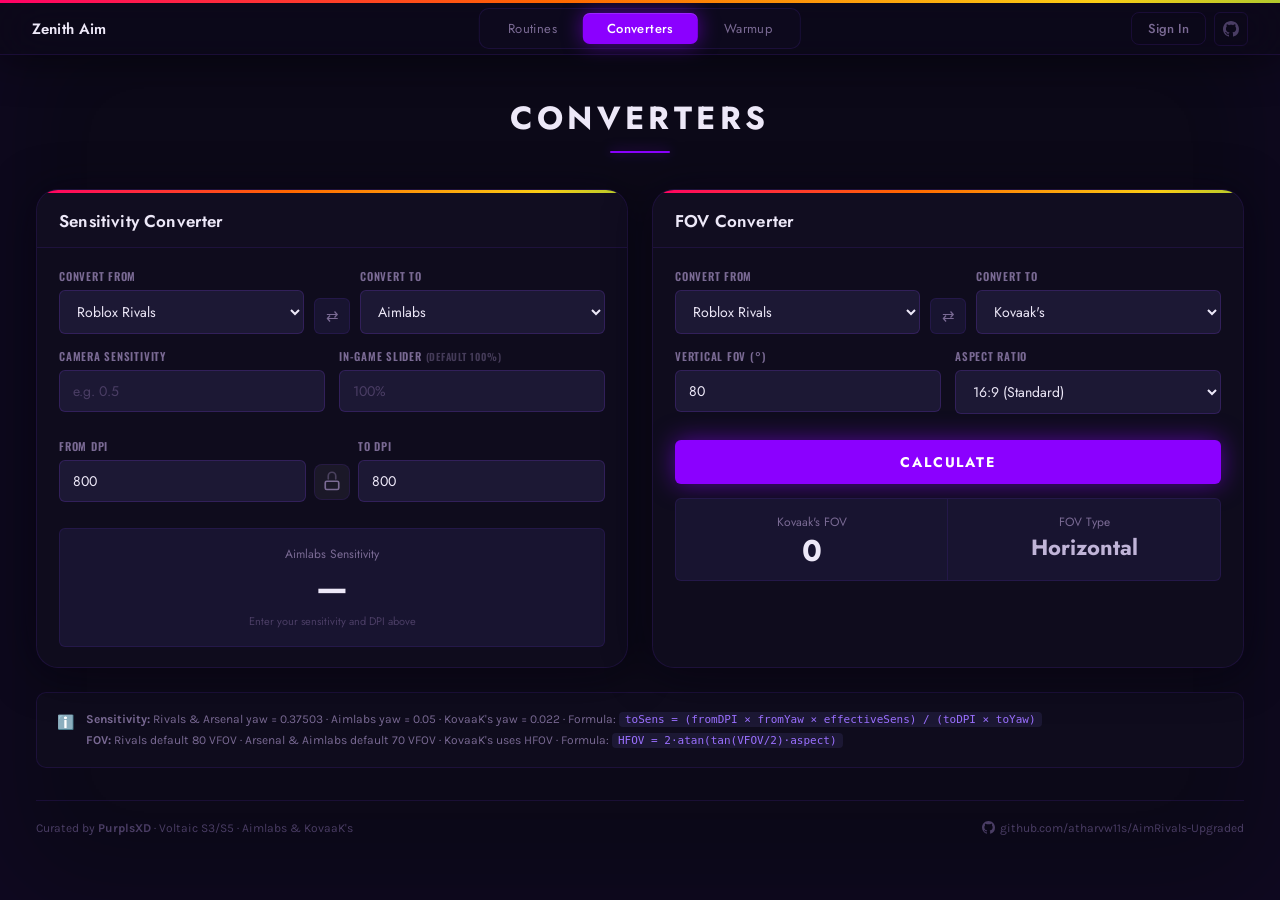
==== commit 13e1ce58: "Add files via upload" ====
--- a/converters/index.html
+++ b/converters/index.html
@@ -3,7 +3,7 @@
 <head>
   <meta charset="UTF-8">
   <meta name="viewport" content="width=device-width, initial-scale=1.0">
-  <title>AimRivals — App</title>
+  <title>Zenith Aim — App</title>
   <meta name="description" content="Daily aim training routines, sensitivity converters, FOV calculators and 3D warmup games.">
   <link rel="stylesheet" href="../styles.css?v=18">
   <link rel="preconnect" href="https://fonts.googleapis.com">
@@ -21,8 +21,8 @@
   <nav class="nav" id="nav">
     <div class="nav-brand">
       <a href="../index.html" class="nav-home-link">
-        <span class="nav-title">AimRivals - Upgraded</span>
-        <span class="nav-sub">by PurplsXD</span>
+        <span class="nav-title">Zenith Aim</span>
+        
       </a>
     </div>
     <div class="nav-links">
@@ -400,11 +400,12 @@
                   <th class="lb-rank-col">#</th>
                   <th>Player</th>
                   <th class="lb-score-col">Score</th>
+                  <th class="lb-diff-col">Difficulty</th>
                   <th class="lb-date-col">Date</th>
                 </tr>
               </thead>
               <tbody id="lbTableBody">
-                <tr><td colspan="4" class="lb-loading">Loading scores…</td></tr>
+                <tr><td colspan="5" class="lb-loading">Loading scores…</td></tr>
               </tbody>
             </table>
           </div>
--- a/styles.css
+++ b/styles.css
@@ -1730,3 +1730,11 @@
   }
 }
 .warmup-touch-hint { display: none; }
+
+/* ── Leaderboard difficulty column ───────────────────────────── */
+.lb-diff-col {
+  font-size: 11px;
+  font-weight: 600;
+  text-transform: capitalize;
+  white-space: nowrap;
+}
